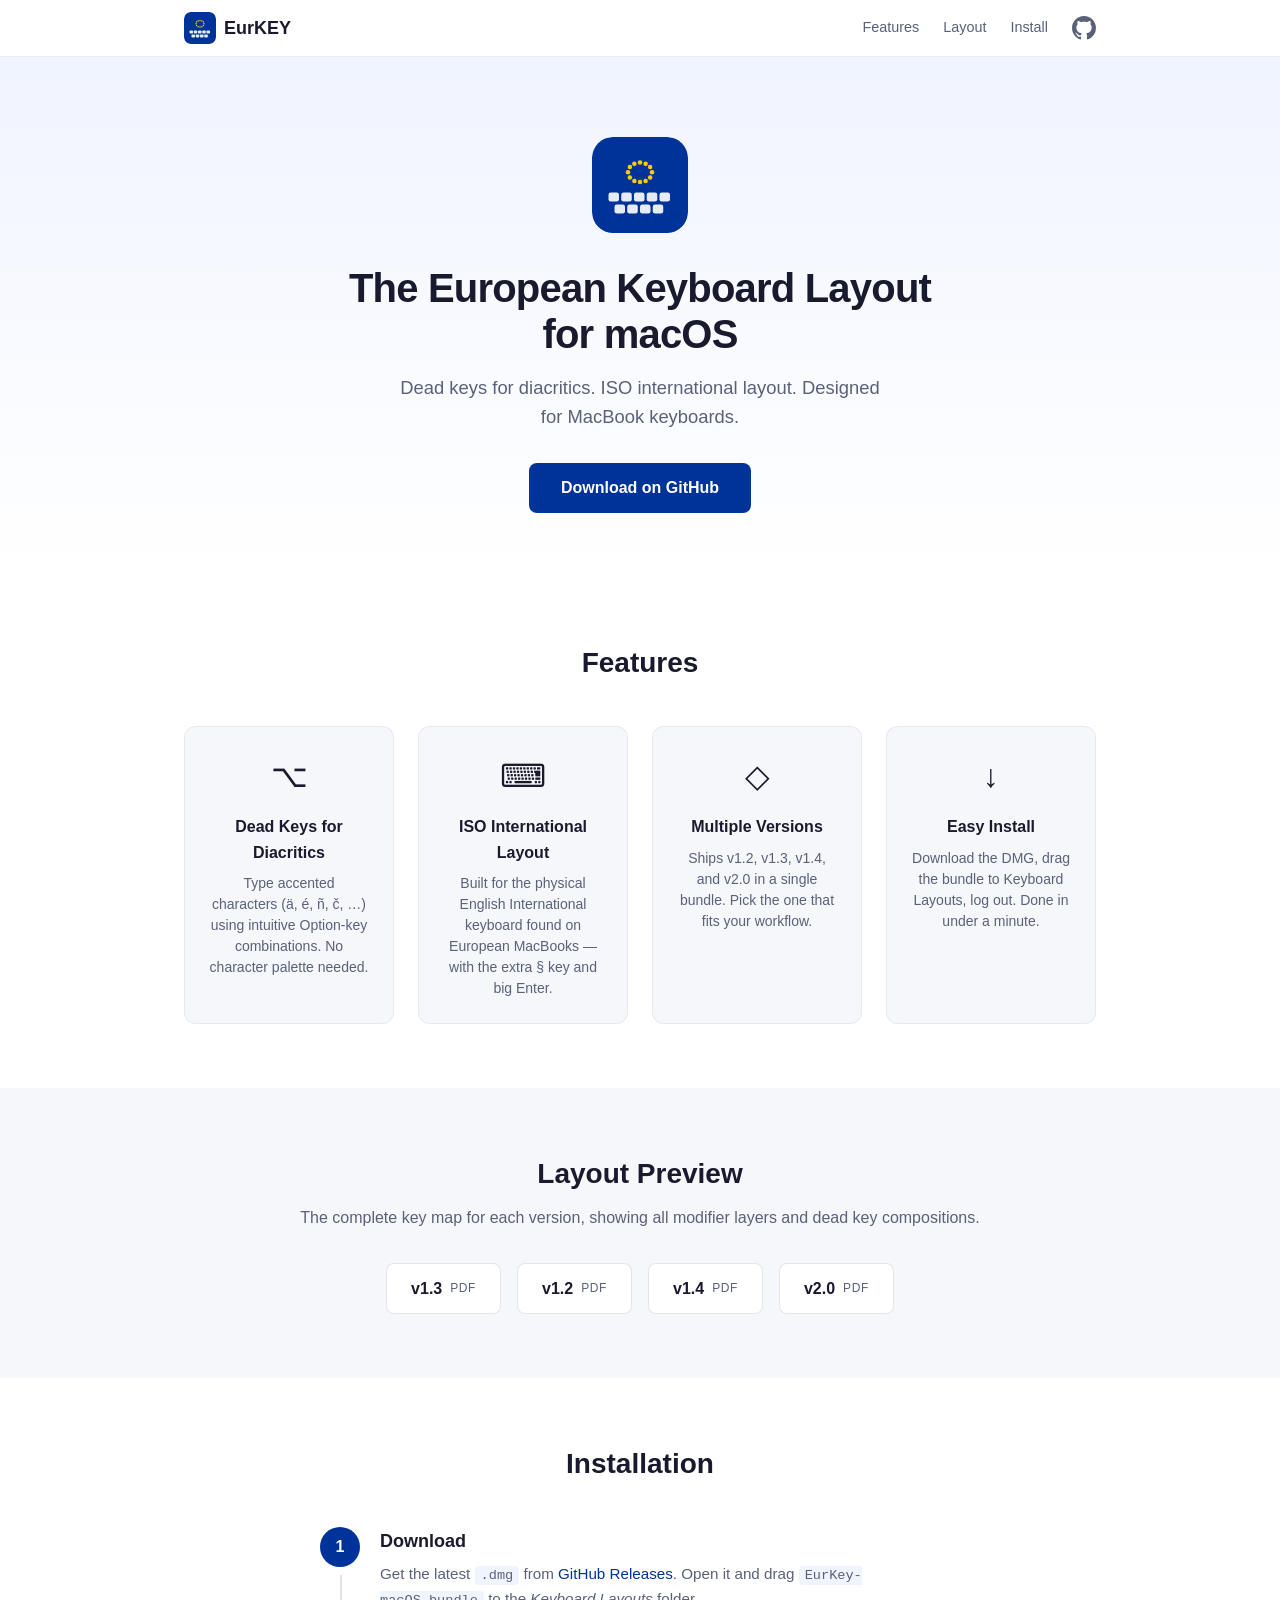
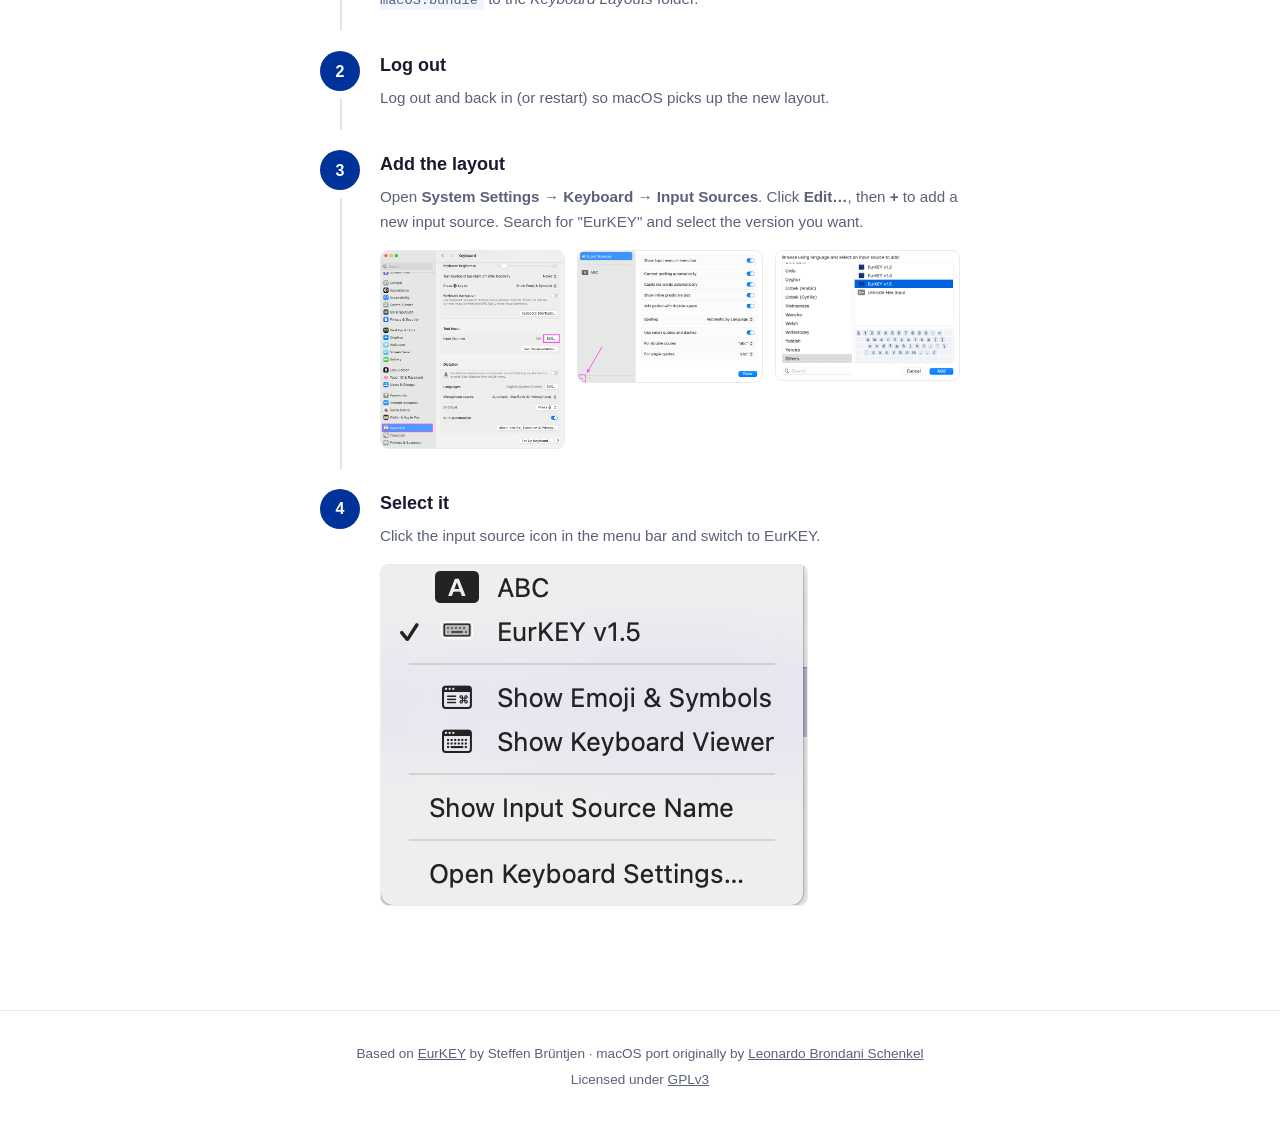
==== eurkey-macos.eu/index.html @ a8f5cf40 "replace PDF iframe with download links, remove main.js" ====
<!DOCTYPE html>
<html lang="en">
<head>
	<meta charset="UTF-8">
	<meta name="viewport" content="width=device-width, initial-scale=1.0">
	<title>EurKEY — The European Keyboard Layout for macOS</title>
	<meta name="description" content="The keyboard layout for Europeans, coders, and translators. Dead keys for diacritics, ISO international layout, easy DMG install.">
	<link rel="icon" type="image/svg+xml" href="img/icon.svg">
	<link rel="stylesheet" href="style.css">
</head>
<body>
	<!-- NAV -->
	<nav class="nav">
		<div class="nav-inner">
			<a href="#" class="nav-logo">
				<img src="img/icon.svg" alt="" width="32" height="32">
				<span>EurKEY</span>
			</a>
			<div class="nav-links">
				<a href="#features">Features</a>
				<a href="#layout">Layout</a>
				<a href="#install">Install</a>
				<a href="https://github.com/felixfoertsch/EurKEY-macOS" class="nav-github" aria-label="GitHub">
					<svg width="24" height="24" viewBox="0 0 24 24" fill="currentColor">
						<path d="M12 0C5.37 0 0 5.37 0 12c0 5.31 3.435 9.795 8.205 11.385.6.105.825-.255.825-.57 0-.285-.015-1.23-.015-2.235-3.015.555-3.795-.735-4.035-1.41-.135-.345-.72-1.41-1.23-1.695-.42-.225-1.02-.78-.015-.795.945-.015 1.62.87 1.845 1.23 1.08 1.815 2.805 1.305 3.495.99.105-.78.42-1.305.765-1.605-2.67-.3-5.46-1.335-5.46-5.925 0-1.305.465-2.385 1.23-3.225-.12-.3-.54-1.53.12-3.18 0 0 1.005-.315 3.3 1.23.96-.27 1.98-.405 3-.405s2.04.135 3 .405c2.295-1.56 3.3-1.23 3.3-1.23.66 1.65.24 2.88.12 3.18.765.84 1.23 1.905 1.23 3.225 0 4.605-2.805 5.625-5.475 5.925.435.375.81 1.095.81 2.22 0 1.605-.015 2.895-.015 3.3 0 .315.225.69.825.57A12.02 12.02 0 0024 12c0-6.63-5.37-12-12-12z"/>
					</svg>
				</a>
			</div>
		</div>
	</nav>

	<!-- HERO -->
	<section class="hero">
		<img src="img/icon.svg" alt="EurKEY icon" class="hero-icon" width="96" height="96">
		<h1>The European Keyboard Layout for macOS</h1>
		<p class="hero-sub">Dead keys for diacritics. ISO international layout. Designed for MacBook keyboards.</p>
		<a href="https://github.com/felixfoertsch/EurKEY-macOS/releases" class="btn">Download on GitHub</a>
	</section>

	<!-- FEATURES -->
	<section id="features" class="features">
		<div class="container">
			<h2>Features</h2>
			<div class="feature-grid">
				<div class="feature-card">
					<div class="feature-icon">⌥</div>
					<h3>Dead Keys for Diacritics</h3>
					<p>Type accented characters (ä, é, ñ, č, …) using intuitive Option-key combinations. No character palette needed.</p>
				</div>
				<div class="feature-card">
					<div class="feature-icon">⌨</div>
					<h3>ISO International Layout</h3>
					<p>Built for the physical English International keyboard found on European MacBooks — with the extra § key and big Enter.</p>
				</div>
				<div class="feature-card">
					<div class="feature-icon">◇</div>
					<h3>Multiple Versions</h3>
					<p>Ships v1.2, v1.3, v1.4, and v2.0 in a single bundle. Pick the one that fits your workflow.</p>
				</div>
				<div class="feature-card">
					<div class="feature-icon">↓</div>
					<h3>Easy Install</h3>
					<p>Download the DMG, drag the bundle to Keyboard Layouts, log out. Done in under a minute.</p>
				</div>
			</div>
		</div>
	</section>

	<!-- LAYOUT PREVIEW -->
	<section id="layout" class="layout-preview">
		<div class="container">
			<h2>Layout Preview</h2>
			<p class="section-sub">The complete key map for each version, showing all modifier layers and dead key compositions.</p>
			<div class="layout-downloads">
				<a href="pdf/eurkey-v1.3-layout.pdf" class="layout-link">v1.3 <span>PDF</span></a>
				<a href="pdf/eurkey-v1.2-layout.pdf" class="layout-link">v1.2 <span>PDF</span></a>
				<a href="pdf/eurkey-v1.4-layout.pdf" class="layout-link">v1.4 <span>PDF</span></a>
				<a href="pdf/eurkey-v2.0-layout.pdf" class="layout-link">v2.0 <span>PDF</span></a>
			</div>
		</div>
	</section>

	<!-- INSTALLATION -->
	<section id="install" class="install">
		<div class="container">
			<h2>Installation</h2>
			<div class="install-steps">
				<div class="step">
					<div class="step-number">1</div>
					<div class="step-content">
						<h3>Download</h3>
						<p>Get the latest <code>.dmg</code> from <a href="https://github.com/felixfoertsch/EurKEY-macOS/releases">GitHub Releases</a>. Open it and drag <code>EurKey-macOS.bundle</code> to the <em>Keyboard Layouts</em> folder.</p>
					</div>
				</div>
				<div class="step">
					<div class="step-number">2</div>
					<div class="step-content">
						<h3>Log out</h3>
						<p>Log out and back in (or restart) so macOS picks up the new layout.</p>
					</div>
				</div>
				<div class="step">
					<div class="step-number">3</div>
					<div class="step-content">
						<h3>Add the layout</h3>
						<p>Open <strong>System Settings → Keyboard → Input Sources</strong>. Click <strong>Edit…</strong>, then <strong>+</strong> to add a new input source. Search for "EurKEY" and select the version you want.</p>
						<div class="install-screenshots">
							<img src="img/1-input-sources.png" alt="System Settings showing the Edit button for input sources" loading="lazy">
							<img src="img/2-add-layout.png" alt="Dialog to add a new input source" loading="lazy">
							<img src="img/3-select-eurkey.png" alt="EurKEY in the input sources list" loading="lazy">
						</div>
					</div>
				</div>
				<div class="step">
					<div class="step-number">4</div>
					<div class="step-content">
						<h3>Select it</h3>
						<p>Click the input source icon in the menu bar and switch to EurKEY.</p>
						<div class="install-screenshots">
							<img src="img/4-select-input-method.png" alt="Selecting EurKEY from the menu bar dropdown" loading="lazy">
						</div>
					</div>
				</div>
			</div>
		</div>
	</section>

	<!-- FOOTER -->
	<footer class="footer">
		<div class="container">
			<p>
				Based on <a href="https://eurkey.steffen.bruentjen.eu/start.html">EurKEY</a> by Steffen Brüntjen
				· macOS port originally by <a href="https://github.com/lbschenkel/EurKEY-Mac">Leonardo Brondani Schenkel</a>
			</p>
			<p>Licensed under <a href="https://www.gnu.org/licenses/gpl-3.0.html">GPLv3</a></p>
		</div>
	</footer>

</body>
</html>
---- eurkey-macos.eu/style.css ----
/* Reset & base */
*,
*::before,
*::after {
	box-sizing: border-box;
	margin: 0;
	padding: 0;
}

html {
	scroll-behavior: smooth;
	scroll-padding-top: 5rem;
}

body {
	font-family: -apple-system, BlinkMacSystemFont, "Segoe UI", Roboto, sans-serif;
	color: #1a1a2e;
	line-height: 1.6;
	-webkit-font-smoothing: antialiased;
}

a {
	color: #003399;
	text-decoration: none;
}

a:hover {
	text-decoration: underline;
}

img {
	max-width: 100%;
	height: auto;
}

.container {
	max-width: 960px;
	margin: 0 auto;
	padding: 0 1.5rem;
}

/* Nav */
.nav {
	position: sticky;
	top: 0;
	z-index: 100;
	background: rgba(255, 255, 255, 0.85);
	backdrop-filter: blur(12px);
	-webkit-backdrop-filter: blur(12px);
	border-bottom: 1px solid rgba(0, 0, 0, 0.08);
}

.nav-inner {
	max-width: 960px;
	margin: 0 auto;
	padding: 0 1.5rem;
	display: flex;
	align-items: center;
	justify-content: space-between;
	height: 3.5rem;
}

.nav-logo {
	display: flex;
	align-items: center;
	gap: 0.5rem;
	font-weight: 700;
	font-size: 1.125rem;
	color: #1a1a2e;
	text-decoration: none;
}

.nav-logo img {
	border-radius: 6px;
}

.nav-links {
	display: flex;
	align-items: center;
	gap: 1.5rem;
}

.nav-links a {
	color: #5a6178;
	font-size: 0.9rem;
	font-weight: 500;
	text-decoration: none;
	transition: color 0.15s;
}

.nav-links a:hover {
	color: #003399;
	text-decoration: none;
}

.nav-github {
	display: flex;
	align-items: center;
}

/* Hero */
.hero {
	text-align: center;
	padding: 5rem 1.5rem 4rem;
	background: linear-gradient(180deg, #f0f4ff 0%, #fff 100%);
}

.hero-icon {
	border-radius: 20px;
	margin-bottom: 1.5rem;
}

.hero h1 {
	font-size: 2.5rem;
	font-weight: 800;
	letter-spacing: -0.02em;
	line-height: 1.15;
	margin-bottom: 1rem;
	max-width: 600px;
	margin-left: auto;
	margin-right: auto;
}

.hero-sub {
	font-size: 1.15rem;
	color: #5a6178;
	max-width: 480px;
	margin: 0 auto 2rem;
}

.btn {
	display: inline-block;
	background: #003399;
	color: #fff;
	padding: 0.75rem 2rem;
	border-radius: 8px;
	font-size: 1rem;
	font-weight: 600;
	text-decoration: none;
	transition: background 0.15s;
}

.btn:hover {
	background: #002266;
	text-decoration: none;
}

/* Features */
.features {
	padding: 4rem 0;
}

.features h2 {
	text-align: center;
	font-size: 1.75rem;
	font-weight: 700;
	margin-bottom: 2.5rem;
}

.feature-grid {
	display: grid;
	grid-template-columns: repeat(4, 1fr);
	gap: 1.5rem;
}

.feature-card {
	background: #f5f7fa;
	border: 1px solid rgba(0, 0, 0, 0.06);
	border-radius: 12px;
	padding: 1.5rem;
	text-align: center;
}

.feature-icon {
	font-size: 2rem;
	margin-bottom: 0.75rem;
}

.feature-card h3 {
	font-size: 1rem;
	font-weight: 600;
	margin-bottom: 0.5rem;
}

.feature-card p {
	font-size: 0.875rem;
	color: #5a6178;
	line-height: 1.5;
}

/* Layout preview */
.layout-preview {
	padding: 4rem 0;
	background: #f5f7fa;
}

.layout-preview h2 {
	text-align: center;
	font-size: 1.75rem;
	font-weight: 700;
	margin-bottom: 0.5rem;
}

.section-sub {
	text-align: center;
	color: #5a6178;
	margin-bottom: 2rem;
}

.layout-downloads {
	display: flex;
	justify-content: center;
	gap: 1rem;
	flex-wrap: wrap;
}

.layout-link {
	display: inline-flex;
	align-items: center;
	gap: 0.5rem;
	background: #fff;
	border: 1px solid rgba(0, 0, 0, 0.1);
	border-radius: 8px;
	padding: 0.75rem 1.5rem;
	font-size: 1rem;
	font-weight: 600;
	color: #1a1a2e;
	text-decoration: none;
	transition: all 0.15s;
}

.layout-link span {
	font-size: 0.75rem;
	font-weight: 500;
	color: #5a6178;
	text-transform: uppercase;
	letter-spacing: 0.05em;
}

.layout-link:hover {
	border-color: #003399;
	color: #003399;
	text-decoration: none;
}

/* Installation */
.install {
	padding: 4rem 0;
}

.install h2 {
	text-align: center;
	font-size: 1.75rem;
	font-weight: 700;
	margin-bottom: 2.5rem;
}

.install-steps {
	max-width: 640px;
	margin: 0 auto;
}

.step {
	display: flex;
	gap: 1.25rem;
	margin-bottom: 2.5rem;
	position: relative;
}

.step:not(:last-child)::after {
	content: "";
	position: absolute;
	left: 1.25rem;
	top: 3rem;
	bottom: -1.25rem;
	width: 2px;
	background: #e0e4ed;
}

.step-number {
	flex-shrink: 0;
	width: 2.5rem;
	height: 2.5rem;
	background: #003399;
	color: #fff;
	border-radius: 50%;
	display: flex;
	align-items: center;
	justify-content: center;
	font-weight: 700;
	font-size: 1rem;
}

.step-content h3 {
	font-size: 1.125rem;
	font-weight: 600;
	margin-bottom: 0.375rem;
}

.step-content p {
	color: #5a6178;
	font-size: 0.95rem;
}

.step-content code {
	background: #f0f4ff;
	padding: 0.125rem 0.375rem;
	border-radius: 4px;
	font-size: 0.85rem;
}

.install-screenshots {
	display: grid;
	grid-template-columns: repeat(auto-fit, minmax(160px, 1fr));
	gap: 0.75rem;
	margin-top: 1rem;
}

.install-screenshots img {
	border-radius: 8px;
	border: 1px solid rgba(0, 0, 0, 0.08);
}

/* Footer */
.footer {
	border-top: 1px solid rgba(0, 0, 0, 0.08);
	padding: 2rem 0;
	text-align: center;
}

.footer p {
	font-size: 0.85rem;
	color: #5a6178;
	margin-bottom: 0.25rem;
}

.footer a {
	color: #5a6178;
	text-decoration: underline;
}

.footer a:hover {
	color: #003399;
}

/* Responsive */
@media (max-width: 768px) {
	.hero h1 {
		font-size: 1.75rem;
	}

	.hero-sub {
		font-size: 1rem;
	}

	.feature-grid {
		grid-template-columns: repeat(2, 1fr);
	}

}

@media (max-width: 480px) {
	.nav-links a:not(.nav-github) {
		display: none;
	}

	.hero {
		padding: 3rem 1.5rem 2.5rem;
	}

	.hero h1 {
		font-size: 1.5rem;
	}

	.feature-grid {
		grid-template-columns: 1fr;
	}

	.install-screenshots {
		grid-template-columns: 1fr;
	}
}
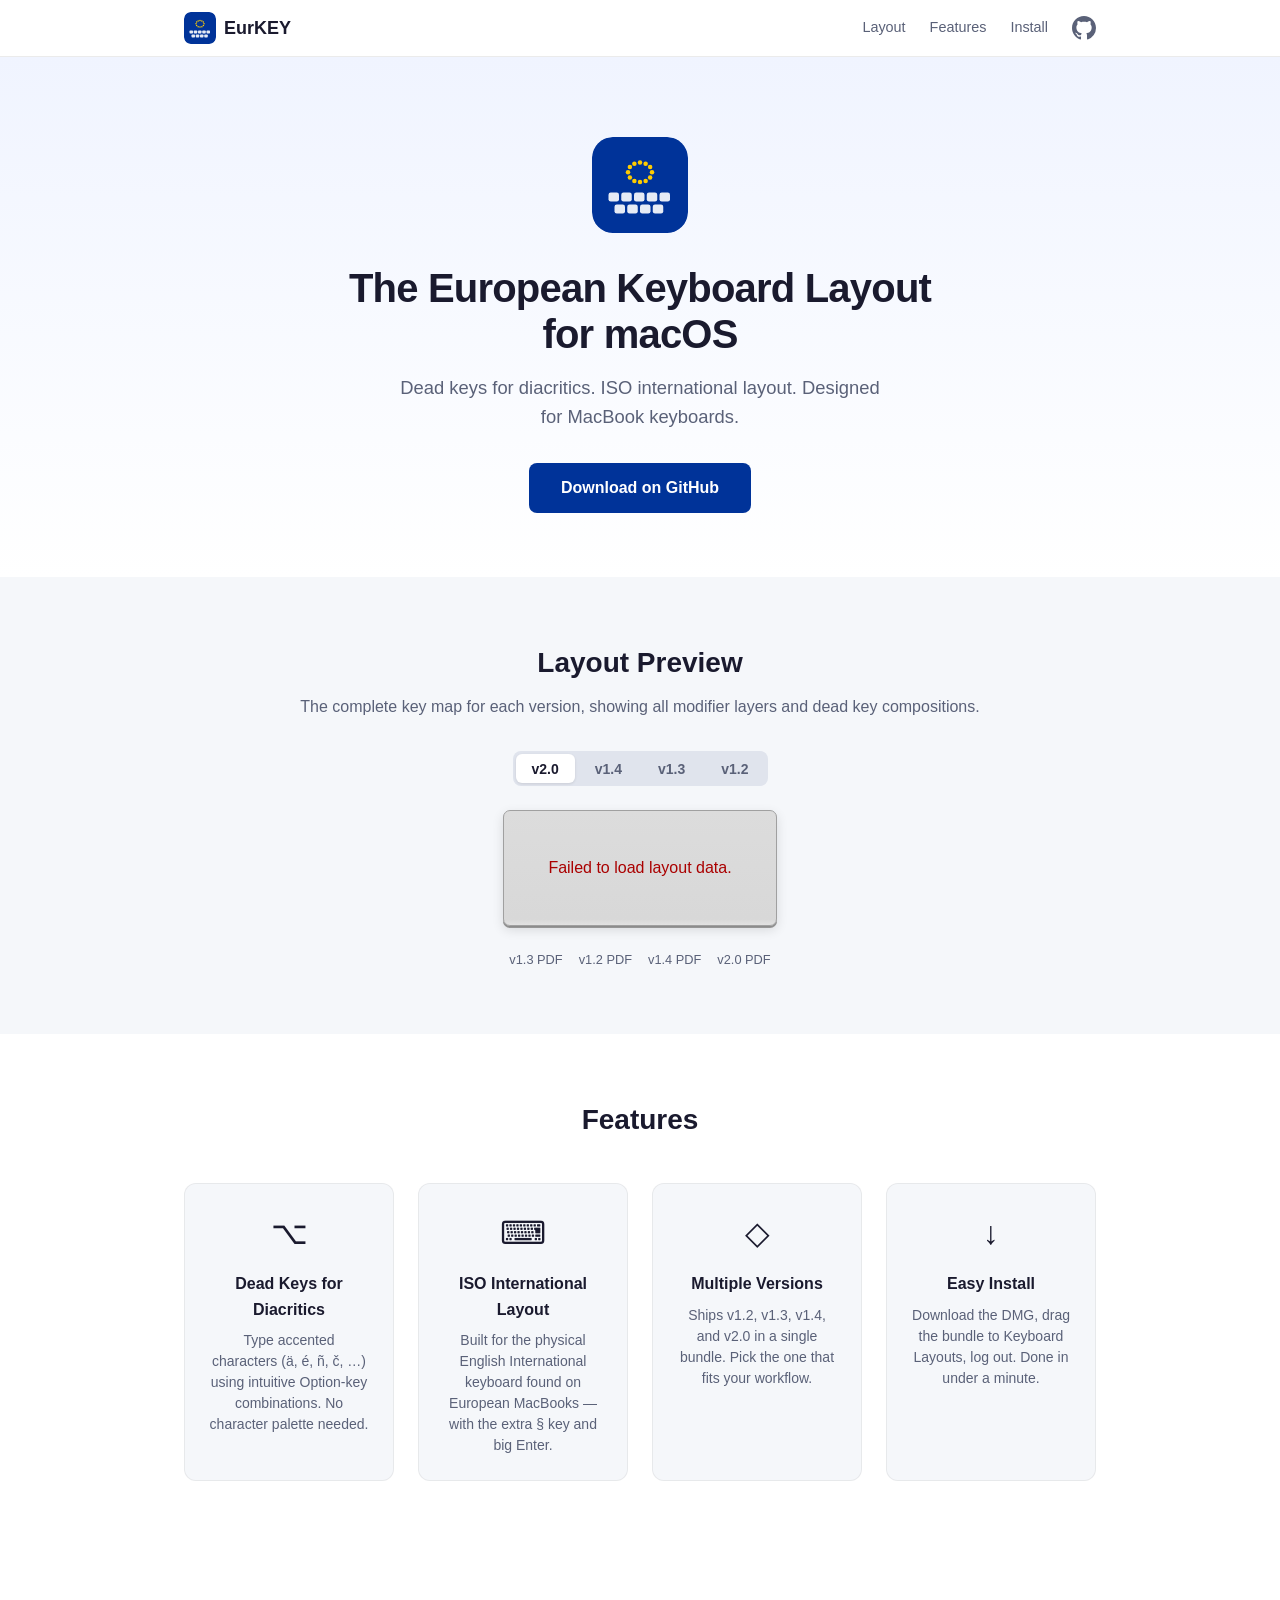
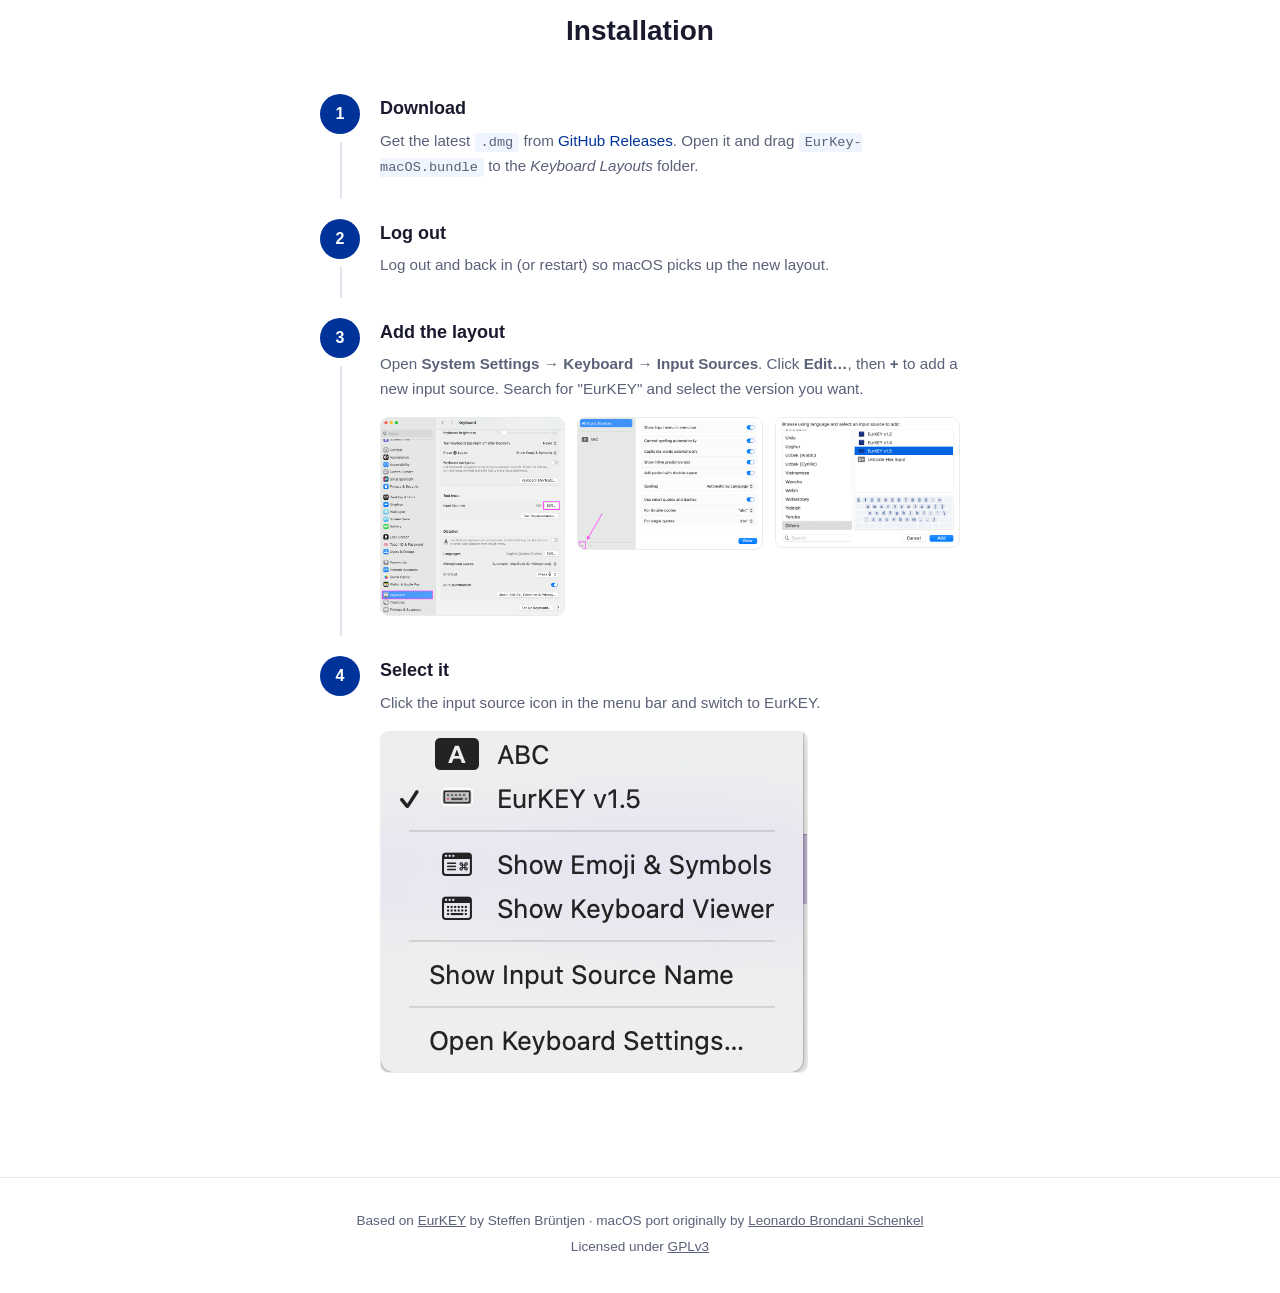
==== commit 18718e34: "add interactive keyboard viewer, fix parser, move spec PDF interactive layout viewer with version ta" ====
--- a/eurkey-macos.eu/index.html
+++ b/eurkey-macos.eu/index.html
@@ -17,8 +17,8 @@
 				<span>EurKEY</span>
 			</a>
 			<div class="nav-links">
+				<a href="#layout">Layout</a>
 				<a href="#features">Features</a>
-				<a href="#layout">Layout</a>
 				<a href="#install">Install</a>
 				<a href="https://github.com/felixfoertsch/EurKEY-macOS" class="nav-github" aria-label="GitHub">
 					<svg width="24" height="24" viewBox="0 0 24 24" fill="currentColor">
@@ -35,6 +35,34 @@
 		<h1>The European Keyboard Layout for macOS</h1>
 		<p class="hero-sub">Dead keys for diacritics. ISO international layout. Designed for MacBook keyboards.</p>
 		<a href="https://github.com/felixfoertsch/EurKEY-macOS/releases" class="btn">Download on GitHub</a>
+	</section>
+
+	<!-- LAYOUT PREVIEW -->
+	<section id="layout" class="layout-preview">
+		<div class="container">
+			<h2>Layout Preview</h2>
+			<p class="section-sub">The complete key map for each version, showing all modifier layers and dead key compositions.</p>
+			<div class="layout-controls">
+				<div class="version-tabs">
+					<button class="version-tab active" data-version="v2.0">v2.0</button>
+					<button class="version-tab" data-version="v1.4">v1.4</button>
+					<button class="version-tab" data-version="v1.3">v1.3</button>
+					<button class="version-tab" data-version="v1.2">v1.2</button>
+				</div>
+			</div>
+			<figure class="keyboard" id="keyboard"></figure>
+			<div class="dead-key-panel" id="dead-key-panel" hidden>
+				<button class="dead-key-close" id="dead-key-close" aria-label="Close">&times;</button>
+				<h4 id="dead-key-title"></h4>
+				<div class="dead-key-grid" id="dead-key-grid"></div>
+			</div>
+			<div class="layout-pdf-links">
+				<a href="pdf/eurkey-v1.3-layout.pdf">v1.3 PDF</a>
+				<a href="pdf/eurkey-v1.2-layout.pdf">v1.2 PDF</a>
+				<a href="pdf/eurkey-v1.4-layout.pdf">v1.4 PDF</a>
+				<a href="pdf/eurkey-v2.0-layout.pdf">v2.0 PDF</a>
+			</div>
+		</div>
 	</section>
 
 	<!-- FEATURES -->
@@ -62,20 +90,6 @@
 					<h3>Easy Install</h3>
 					<p>Download the DMG, drag the bundle to Keyboard Layouts, log out. Done in under a minute.</p>
 				</div>
-			</div>
-		</div>
-	</section>
-
-	<!-- LAYOUT PREVIEW -->
-	<section id="layout" class="layout-preview">
-		<div class="container">
-			<h2>Layout Preview</h2>
-			<p class="section-sub">The complete key map for each version, showing all modifier layers and dead key compositions.</p>
-			<div class="layout-downloads">
-				<a href="pdf/eurkey-v1.3-layout.pdf" class="layout-link">v1.3 <span>PDF</span></a>
-				<a href="pdf/eurkey-v1.2-layout.pdf" class="layout-link">v1.2 <span>PDF</span></a>
-				<a href="pdf/eurkey-v1.4-layout.pdf" class="layout-link">v1.4 <span>PDF</span></a>
-				<a href="pdf/eurkey-v2.0-layout.pdf" class="layout-link">v2.0 <span>PDF</span></a>
 			</div>
 		</div>
 	</section>
@@ -136,5 +150,6 @@
 		</div>
 	</footer>
 
+	<script src="keyboard.js"></script>
 </body>
 </html>
--- a/eurkey-macos.eu/style.css
+++ b/eurkey-macos.eu/style.css
@@ -207,40 +207,338 @@
 	margin-bottom: 2rem;
 }
 
-.layout-downloads {
+/* Version tabs */
+.layout-controls {
 	display: flex;
 	justify-content: center;
-	gap: 1rem;
-	flex-wrap: wrap;
-}
-
-.layout-link {
-	display: inline-flex;
-	align-items: center;
-	gap: 0.5rem;
+	margin-bottom: 1.5rem;
+}
+
+.version-tabs {
+	display: flex;
+	gap: 0.25rem;
+	background: #e0e4ed;
+	border-radius: 8px;
+	padding: 3px;
+}
+
+.version-tab {
+	border: none;
+	background: transparent;
+	padding: 0.4rem 1rem;
+	border-radius: 6px;
+	font-size: 0.875rem;
+	font-weight: 600;
+	color: #5a6178;
+	cursor: pointer;
+	transition: all 0.15s;
+}
+
+.version-tab:hover {
+	color: #1a1a2e;
+}
+
+.version-tab.active {
+	background: #fff;
+	color: #1a1a2e;
+	box-shadow: 0 1px 3px rgba(0, 0, 0, 0.1);
+}
+
+/* Keyboard */
+.keyboard {
+	--key-unit: 44px;
+	--key-gap: 6px;
+	--row-gap: 6px;
+	width: fit-content;
+	margin: 0 auto;
+	padding: 12px;
+	background: linear-gradient(to bottom, #dcdcdc, #d8d8d8 95%, #e2e2e2);
+	border: 1px solid #a0a0a0;
+	border-radius: 7px;
+	box-shadow:
+		0 1px 0 #8c8c8c,
+		0 2px 0 #969696,
+		0 4px 12px rgba(0, 0, 0, 0.12);
+	display: flex;
+	flex-direction: column;
+	gap: var(--row-gap);
+}
+
+.keyboard-row {
+	display: flex;
+	gap: var(--key-gap);
+}
+
+.key {
+	width: calc(var(--w) * var(--key-unit) + (var(--w) - 1) * var(--key-gap));
+	height: var(--key-unit);
+	flex-shrink: 0;
+	background: linear-gradient(to bottom, #f9f9f9, #efefef 95%, #e2e2e2);
+	border-radius: 4px;
+	box-shadow:
+		0 1px 0 #fafafa,
+		0 2px 0 1px #828282,
+		0 2px 0 2px #464646;
+	position: relative;
+	display: grid;
+	grid-template-columns: 1fr 1fr;
+	grid-template-rows: 1fr 1fr;
+	padding: 3px 5px;
+	font-size: 12px;
+	font-family: "SF Mono", "Menlo", "Consolas", monospace;
+	cursor: default;
+	transition: transform 0.08s, box-shadow 0.08s;
+}
+
+.key:active {
+	transform: translateY(1px);
+	box-shadow:
+		0 0.5px 0 1px #828282,
+		0 0.5px 0 2px #464646;
+}
+
+/* Character positions */
+.key-char {
+	display: flex;
+	align-items: center;
+	line-height: 1;
+	overflow: hidden;
+	white-space: nowrap;
+}
+
+.key-char--shift {
+	justify-content: flex-start;
+	color: #0028aa;
+}
+
+.key-char--shift-option {
+	justify-content: flex-end;
+	color: #780078;
+}
+
+.key-char--base {
+	justify-content: flex-start;
+	color: #000;
+}
+
+.key-char--option {
+	justify-content: flex-end;
+	color: #aa0000;
+}
+
+.key-char--is-dead {
+	font-weight: 700;
+	text-decoration: underline;
+	text-decoration-style: dotted;
+}
+
+/* Dead key highlight */
+.key--dead {
+	background: linear-gradient(to bottom, #fef9e7, #fef3cd 95%, #f5e6a8);
+	cursor: pointer;
+}
+
+.key--dead:hover {
+	background: linear-gradient(to bottom, #fef3cd, #fce9a0 95%, #f0da88);
+}
+
+/* Modifier keys */
+.key--mod {
+	background: linear-gradient(to bottom, #eeeeee, #e4e4e4 95%, #d8d8d8);
+	display: flex;
+	align-items: center;
+	justify-content: center;
+}
+
+.key-mod-label {
+	font-size: 13px;
+	font-family: -apple-system, BlinkMacSystemFont, "Segoe UI", Roboto, sans-serif;
+	color: #555;
+	font-weight: 500;
+}
+
+/* Invisible spacer (reserves space next to spanning enter key) */
+.key--spacer {
+	background: none;
+	box-shadow: none;
+	pointer-events: none;
+}
+
+/* ISO Enter — single tall block in row 3, extending upward into row 2 */
+.key--enter {
+	height: calc(2 * var(--key-unit) + var(--row-gap));
+	margin-top: calc(-1 * var(--key-unit) - var(--row-gap));
+	z-index: 1;
+}
+
+/* Arrow cluster — inverted T, all half-height */
+.key--arrow-cluster {
+	display: flex;
+	flex-direction: column;
+	gap: 2px;
+	background: transparent;
+	box-shadow: none;
+	padding: 0;
+}
+
+.key--arrow-cluster:active {
+	transform: none;
+	box-shadow: none;
+}
+
+.arrow-row {
+	display: flex;
+	gap: var(--key-gap);
+	flex: 1;
+}
+
+.arrow-key {
+	flex: 1;
+	border-radius: 3px;
+	background: linear-gradient(to bottom, #eeeeee, #e4e4e4 95%, #d8d8d8);
+	box-shadow:
+		0 0.5px 0 #fafafa,
+		0 1px 0 1px #828282,
+		0 1px 0 2px #464646;
+	display: flex;
+	align-items: center;
+	justify-content: center;
+}
+
+.arrow-key:active {
+	transform: translateY(1px);
+	box-shadow:
+		0 0.5px 0 1px #828282,
+		0 0.5px 0 2px #464646;
+}
+
+.arrow-key .key-mod-label {
+	font-size: 9px;
+}
+
+.arrow-key--spacer {
+	visibility: hidden;
+	background: none;
+	box-shadow: none;
+}
+
+/* Active modifier layer — dim inactive characters, emphasize active */
+.keyboard[data-active-layer] .key-char {
+	opacity: 0.15;
+	transition: opacity 0.1s;
+}
+
+.keyboard[data-active-layer="shift"] .key-char--shift,
+.keyboard[data-active-layer="option"] .key-char--option,
+.keyboard[data-active-layer="shift-option"] .key-char--shift-option {
+	opacity: 1;
+	font-weight: 700;
+	font-size: 15px;
+}
+
+/* Pressed modifier key visual */
+.keyboard[data-active-layer="shift"] .key--mod[data-mod="shift"],
+.keyboard[data-active-layer="option"] .key--mod[data-mod="option"],
+.keyboard[data-active-layer="shift-option"] .key--mod[data-mod="shift"],
+.keyboard[data-active-layer="shift-option"] .key--mod[data-mod="option"] {
+	transform: translateY(1px);
+	background: linear-gradient(to bottom, #d4d4d4, #ccc);
+	box-shadow:
+		0 0.5px 0 1px #828282,
+		0 0.5px 0 2px #464646;
+}
+
+/* Dead key panel */
+.dead-key-panel {
+	max-width: fit-content;
+	margin: 1.5rem auto 0;
 	background: #fff;
 	border: 1px solid rgba(0, 0, 0, 0.1);
 	border-radius: 8px;
-	padding: 0.75rem 1.5rem;
+	padding: 1.25rem;
+	position: relative;
+}
+
+.dead-key-panel h4 {
 	font-size: 1rem;
 	font-weight: 600;
+	margin-bottom: 1rem;
 	color: #1a1a2e;
-	text-decoration: none;
-	transition: all 0.15s;
-}
-
-.layout-link span {
+}
+
+.dead-key-close {
+	position: absolute;
+	top: 0.75rem;
+	right: 0.75rem;
+	border: none;
+	background: none;
+	font-size: 1.25rem;
+	cursor: pointer;
+	color: #5a6178;
+	padding: 0.25rem 0.5rem;
+	border-radius: 4px;
+}
+
+.dead-key-close:hover {
+	background: #f0f0f0;
+	color: #1a1a2e;
+}
+
+.dead-key-grid {
+	display: grid;
+	grid-template-columns: repeat(auto-fill, minmax(80px, 1fr));
+	gap: 0.5rem;
+}
+
+.dead-key-pair {
+	display: flex;
+	align-items: center;
+	justify-content: center;
+	gap: 0.25rem;
+	background: #f5f7fa;
+	border-radius: 4px;
+	padding: 0.375rem 0.5rem;
+	font-family: "SF Mono", "Menlo", "Consolas", monospace;
+	font-size: 0.875rem;
+}
+
+.dead-key-base {
+	color: #5a6178;
+}
+
+.dead-key-arrow {
+	color: #aaa;
 	font-size: 0.75rem;
-	font-weight: 500;
-	color: #5a6178;
-	text-transform: uppercase;
-	letter-spacing: 0.05em;
-}
-
-.layout-link:hover {
-	border-color: #003399;
+}
+
+.dead-key-composed {
+	color: #1a1a2e;
+	font-weight: 600;
+}
+
+/* PDF links */
+.layout-pdf-links {
+	display: flex;
+	justify-content: center;
+	gap: 1rem;
+	margin-top: 1.5rem;
+	flex-wrap: wrap;
+}
+
+.layout-pdf-links a {
+	font-size: 0.8rem;
+	color: #5a6178;
+}
+
+.layout-pdf-links a:hover {
 	color: #003399;
-	text-decoration: none;
+}
+
+/* Error */
+.keyboard-error {
+	text-align: center;
+	padding: 2rem;
+	color: #aa0000;
 }
 
 /* Installation */
@@ -344,6 +642,13 @@
 }
 
 /* Responsive */
+@media (max-width: 830px) {
+	.keyboard {
+		overflow-x: auto;
+		-webkit-overflow-scrolling: touch;
+	}
+}
+
 @media (max-width: 768px) {
 	.hero h1 {
 		font-size: 1.75rem;
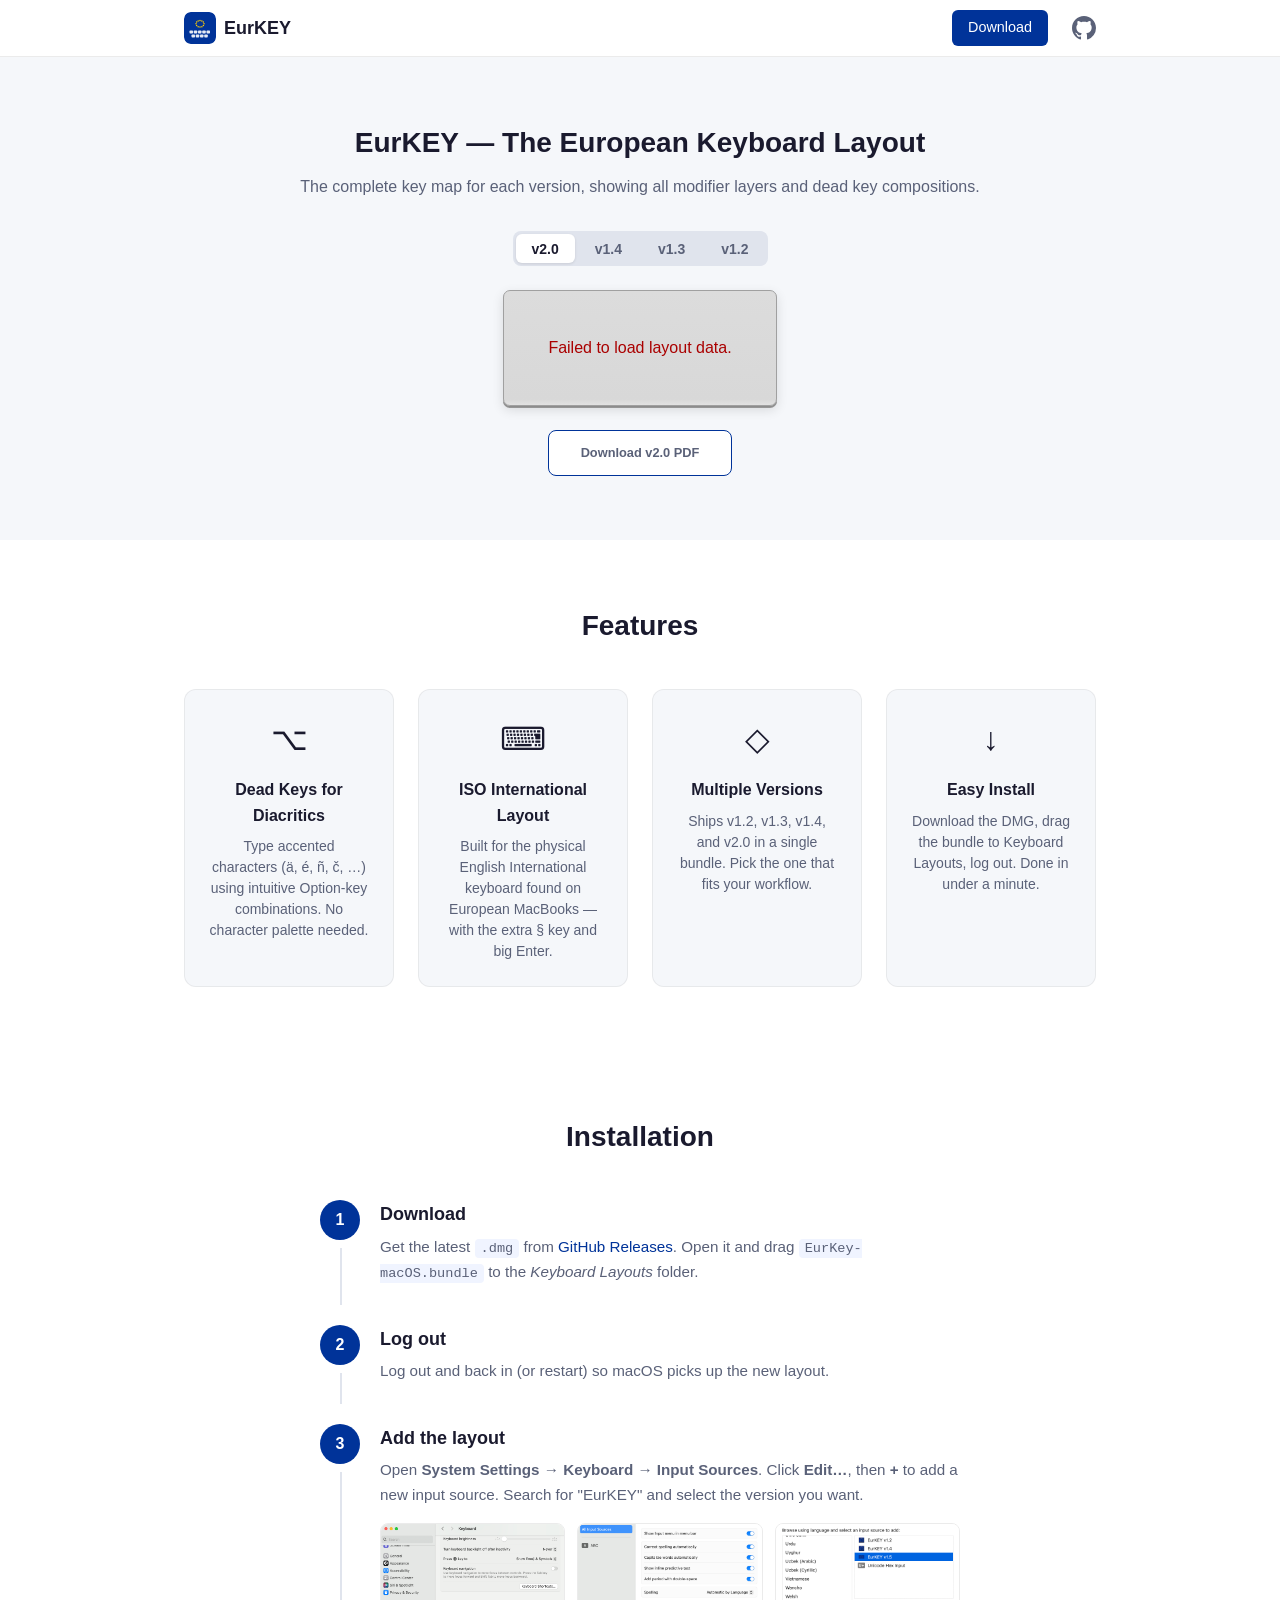
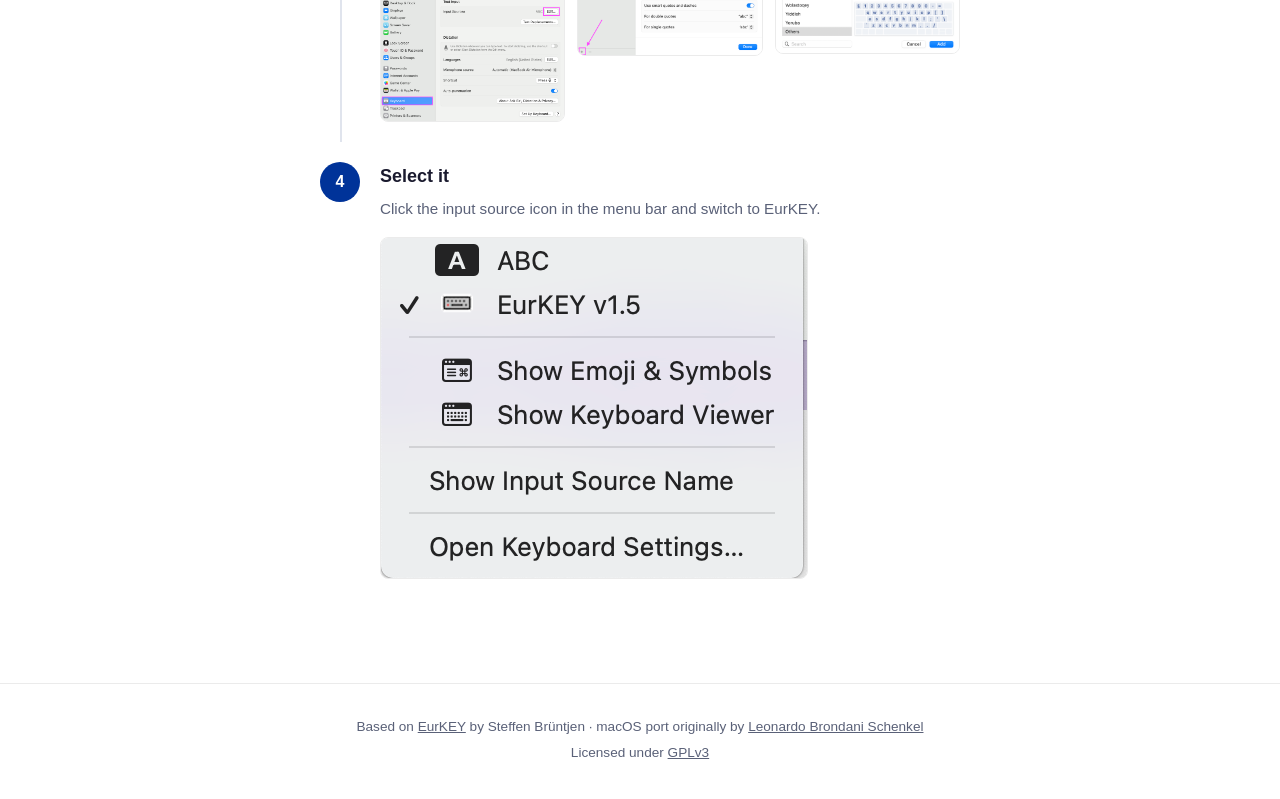
==== commit fa864b65: "rebuild website, PDF generator to match keyboard viewer remove hero section, add download button in " ====
--- a/eurkey-macos.eu/index.html
+++ b/eurkey-macos.eu/index.html
@@ -17,9 +17,7 @@
 				<span>EurKEY</span>
 			</a>
 			<div class="nav-links">
-				<a href="#layout">Layout</a>
-				<a href="#features">Features</a>
-				<a href="#install">Install</a>
+				<a href="https://github.com/felixfoertsch/EurKEY-macOS/releases" class="btn btn--nav">Download</a>
 				<a href="https://github.com/felixfoertsch/EurKEY-macOS" class="nav-github" aria-label="GitHub">
 					<svg width="24" height="24" viewBox="0 0 24 24" fill="currentColor">
 						<path d="M12 0C5.37 0 0 5.37 0 12c0 5.31 3.435 9.795 8.205 11.385.6.105.825-.255.825-.57 0-.285-.015-1.23-.015-2.235-3.015.555-3.795-.735-4.035-1.41-.135-.345-.72-1.41-1.23-1.695-.42-.225-1.02-.78-.015-.795.945-.015 1.62.87 1.845 1.23 1.08 1.815 2.805 1.305 3.495.99.105-.78.42-1.305.765-1.605-2.67-.3-5.46-1.335-5.46-5.925 0-1.305.465-2.385 1.23-3.225-.12-.3-.54-1.53.12-3.18 0 0 1.005-.315 3.3 1.23.96-.27 1.98-.405 3-.405s2.04.135 3 .405c2.295-1.56 3.3-1.23 3.3-1.23.66 1.65.24 2.88.12 3.18.765.84 1.23 1.905 1.23 3.225 0 4.605-2.805 5.625-5.475 5.925.435.375.81 1.095.81 2.22 0 1.605-.015 2.895-.015 3.3 0 .315.225.69.825.57A12.02 12.02 0 0024 12c0-6.63-5.37-12-12-12z"/>
@@ -29,18 +27,10 @@
 		</div>
 	</nav>
 
-	<!-- HERO -->
-	<section class="hero">
-		<img src="img/icon.svg" alt="EurKEY icon" class="hero-icon" width="96" height="96">
-		<h1>The European Keyboard Layout for macOS</h1>
-		<p class="hero-sub">Dead keys for diacritics. ISO international layout. Designed for MacBook keyboards.</p>
-		<a href="https://github.com/felixfoertsch/EurKEY-macOS/releases" class="btn">Download on GitHub</a>
-	</section>
-
 	<!-- LAYOUT PREVIEW -->
 	<section id="layout" class="layout-preview">
 		<div class="container">
-			<h2>Layout Preview</h2>
+			<h2>EurKEY — The European Keyboard Layout</h2>
 			<p class="section-sub">The complete key map for each version, showing all modifier layers and dead key compositions.</p>
 			<div class="layout-controls">
 				<div class="version-tabs">
@@ -57,10 +47,7 @@
 				<div class="dead-key-grid" id="dead-key-grid"></div>
 			</div>
 			<div class="layout-pdf-links">
-				<a href="pdf/eurkey-v1.3-layout.pdf">v1.3 PDF</a>
-				<a href="pdf/eurkey-v1.2-layout.pdf">v1.2 PDF</a>
-				<a href="pdf/eurkey-v1.4-layout.pdf">v1.4 PDF</a>
-				<a href="pdf/eurkey-v2.0-layout.pdf">v2.0 PDF</a>
+				<a href="pdf/eurkey-v2.0-layout.pdf" id="pdf-download" class="btn btn--secondary">Download v2.0 PDF</a>
 			</div>
 		</div>
 	</section>
--- a/eurkey-macos.eu/style.css
+++ b/eurkey-macos.eu/style.css
@@ -93,40 +93,19 @@
 	text-decoration: none;
 }
 
+.nav-links .btn--nav {
+	color: #fff;
+}
+
+.nav-links .btn--nav:hover {
+	color: #fff;
+}
+
 .nav-github {
 	display: flex;
 	align-items: center;
 }
 
-/* Hero */
-.hero {
-	text-align: center;
-	padding: 5rem 1.5rem 4rem;
-	background: linear-gradient(180deg, #f0f4ff 0%, #fff 100%);
-}
-
-.hero-icon {
-	border-radius: 20px;
-	margin-bottom: 1.5rem;
-}
-
-.hero h1 {
-	font-size: 2.5rem;
-	font-weight: 800;
-	letter-spacing: -0.02em;
-	line-height: 1.15;
-	margin-bottom: 1rem;
-	max-width: 600px;
-	margin-left: auto;
-	margin-right: auto;
-}
-
-.hero-sub {
-	font-size: 1.15rem;
-	color: #5a6178;
-	max-width: 480px;
-	margin: 0 auto 2rem;
-}
 
 .btn {
 	display: inline-block;
@@ -143,6 +122,24 @@
 .btn:hover {
 	background: #002266;
 	text-decoration: none;
+}
+
+.btn--nav {
+	padding: 0.4rem 1rem;
+	font-size: 0.85rem;
+	border-radius: 6px;
+	color: #fff;
+}
+
+.btn--secondary {
+	background: #fff;
+	color: #003399;
+	border: 1px solid #003399;
+}
+
+.btn--secondary:hover {
+	background: #f0f4ff;
+	color: #002266;
 }
 
 /* Features */
@@ -650,14 +647,6 @@
 }
 
 @media (max-width: 768px) {
-	.hero h1 {
-		font-size: 1.75rem;
-	}
-
-	.hero-sub {
-		font-size: 1rem;
-	}
-
 	.feature-grid {
 		grid-template-columns: repeat(2, 1fr);
 	}
@@ -669,14 +658,6 @@
 		display: none;
 	}
 
-	.hero {
-		padding: 3rem 1.5rem 2.5rem;
-	}
-
-	.hero h1 {
-		font-size: 1.5rem;
-	}
-
 	.feature-grid {
 		grid-template-columns: 1fr;
 	}
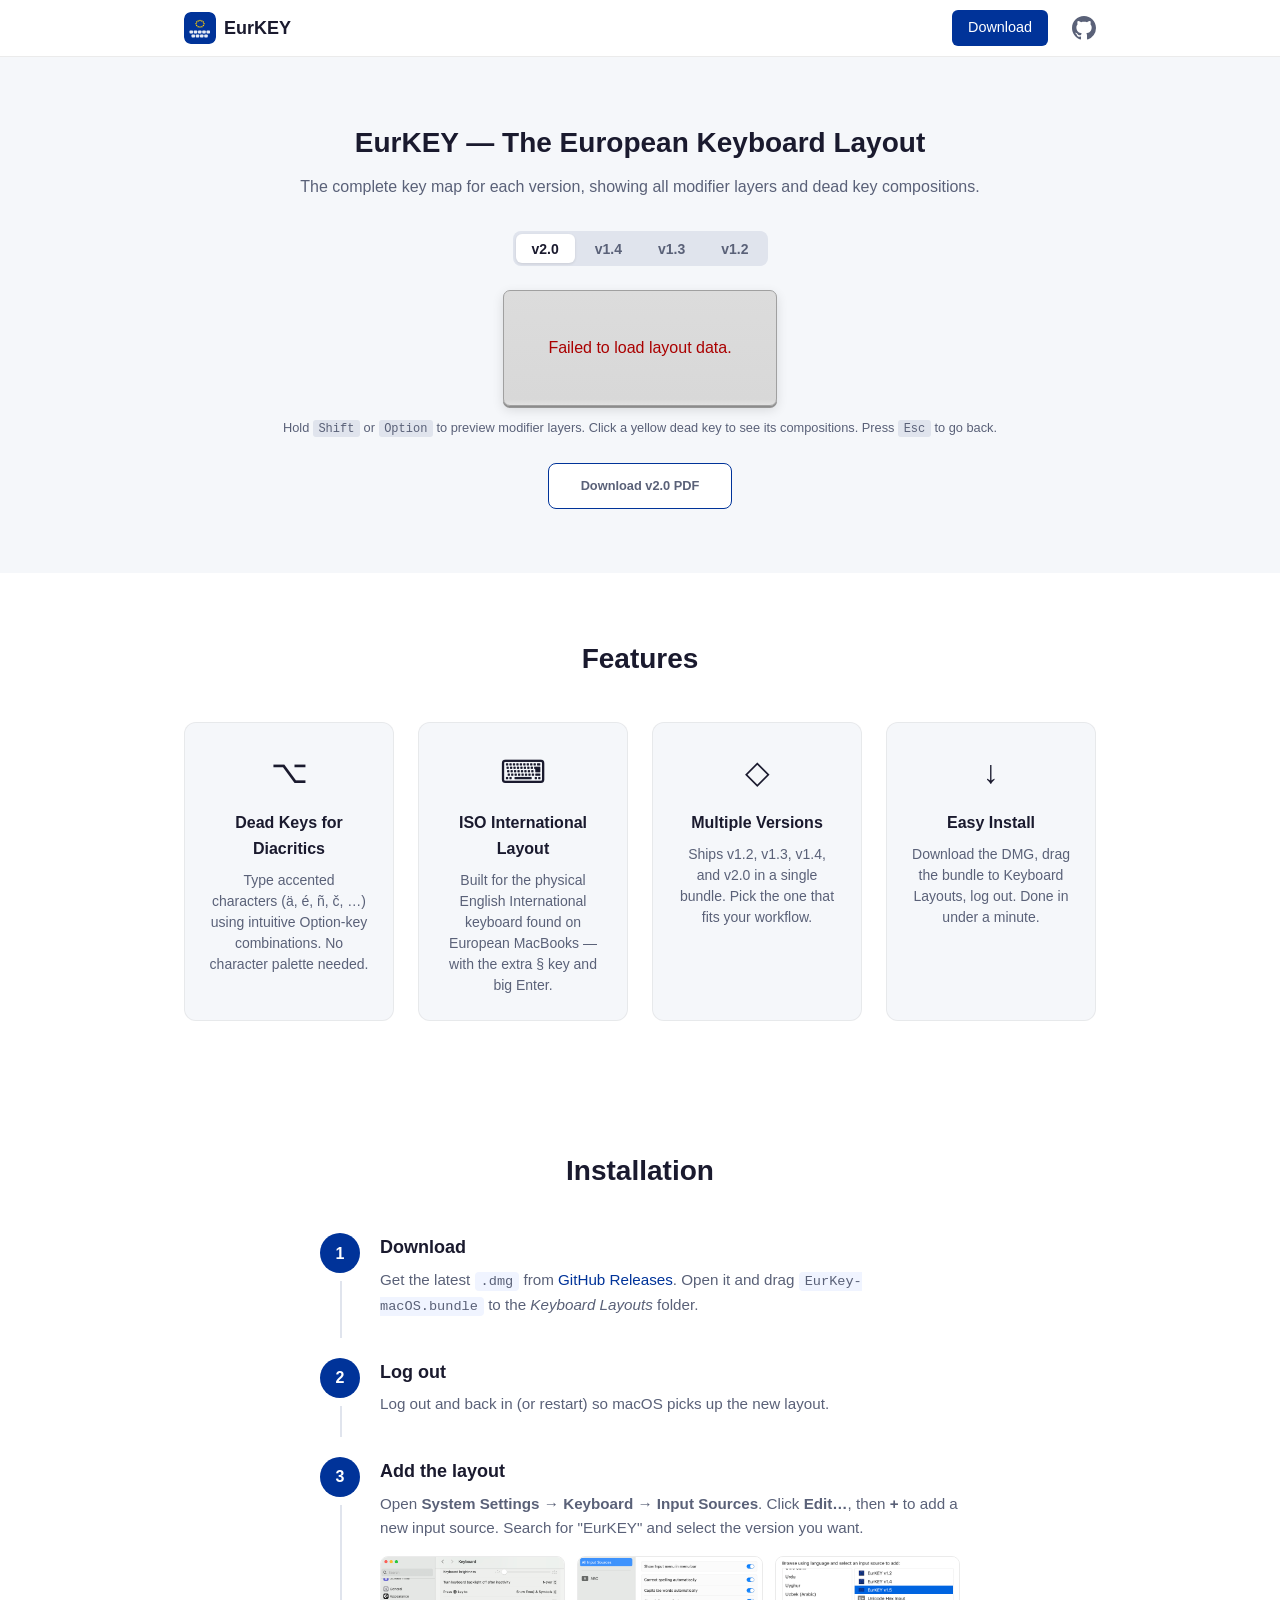
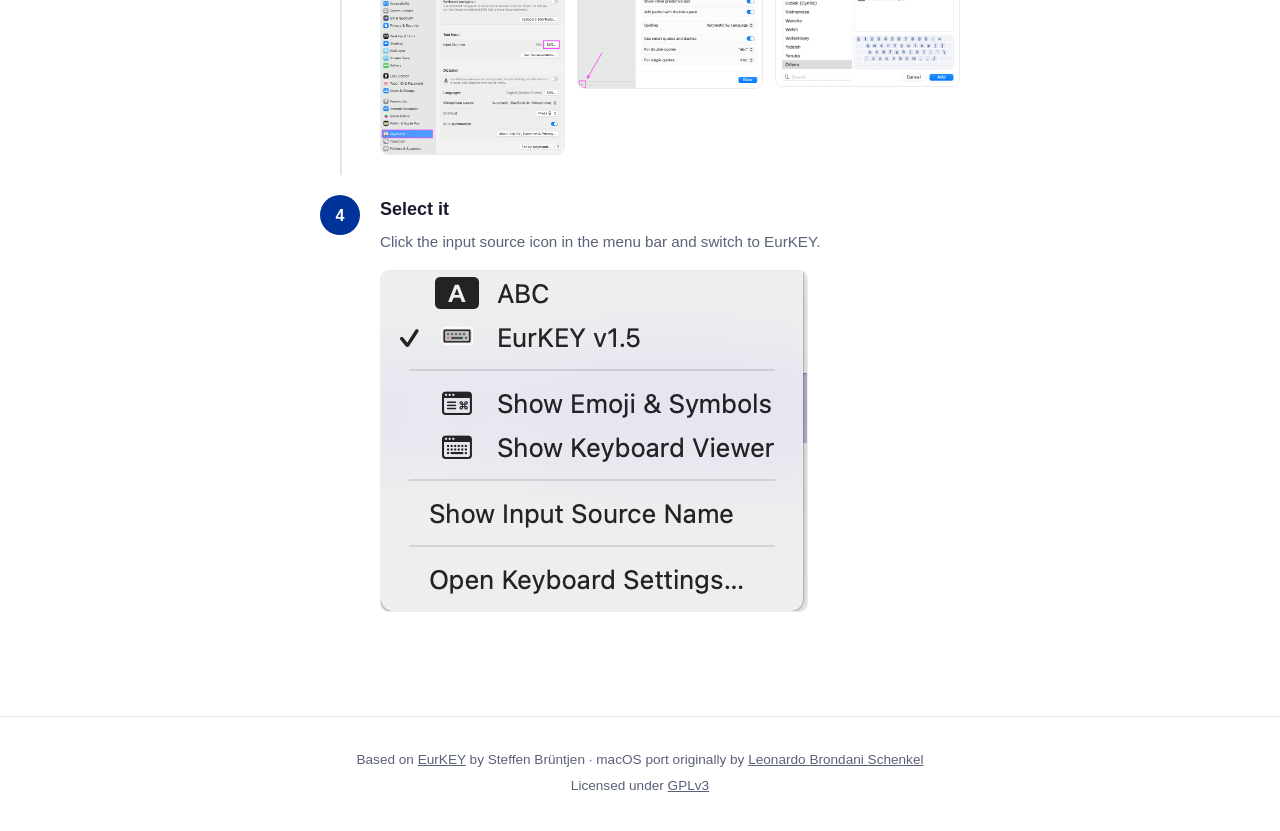
==== commit a78c4559: "replace dead key panel with inline keyboard compositions clicking a dead key or pressing its key com" ====
--- a/eurkey-macos.eu/index.html
+++ b/eurkey-macos.eu/index.html
@@ -41,11 +41,7 @@
 				</div>
 			</div>
 			<figure class="keyboard" id="keyboard"></figure>
-			<div class="dead-key-panel" id="dead-key-panel" hidden>
-				<button class="dead-key-close" id="dead-key-close" aria-label="Close">&times;</button>
-				<h4 id="dead-key-title"></h4>
-				<div class="dead-key-grid" id="dead-key-grid"></div>
-			</div>
+			<p class="keyboard-hint">Hold <kbd>Shift</kbd> or <kbd>Option</kbd> to preview modifier layers. Click a yellow dead key to see its compositions. Press <kbd>Esc</kbd> to go back.</p>
 			<div class="layout-pdf-links">
 				<a href="pdf/eurkey-v2.0-layout.pdf" id="pdf-download" class="btn btn--secondary">Download v2.0 PDF</a>
 			</div>
--- a/eurkey-macos.eu/style.css
+++ b/eurkey-macos.eu/style.css
@@ -445,72 +445,58 @@
 		0 0.5px 0 2px #464646;
 }
 
-/* Dead key panel */
-.dead-key-panel {
-	max-width: fit-content;
-	margin: 1.5rem auto 0;
-	background: #fff;
-	border: 1px solid rgba(0, 0, 0, 0.1);
-	border-radius: 8px;
-	padding: 1.25rem;
-	position: relative;
-}
-
-.dead-key-panel h4 {
-	font-size: 1rem;
-	font-weight: 600;
-	margin-bottom: 1rem;
+/* Dead key mode — compositions shown on keyboard */
+.keyboard--dead-mode .key--no-composition {
+	opacity: 0.25;
+}
+
+.keyboard--dead-mode .key--has-composition {
+	background: linear-gradient(to bottom, #fef9e7, #fef3cd 95%, #f5e6a8);
+}
+
+.keyboard--dead-mode .key--has-composition .key-char--shift-option,
+.keyboard--dead-mode .key--has-composition .key-char--option {
+	visibility: hidden;
+}
+
+.keyboard--dead-mode .key--has-composition .key-char--base {
+	font-size: 15px;
+	font-weight: 700;
+}
+
+.keyboard--dead-mode .key--has-composition .key-char--shift {
+	font-size: 12px;
+	font-weight: 700;
+}
+
+.keyboard--dead-mode .key--spacebar-label .key-mod-label {
+	font-size: 15px;
+	font-weight: 700;
 	color: #1a1a2e;
-}
-
-.dead-key-close {
-	position: absolute;
-	top: 0.75rem;
-	right: 0.75rem;
-	border: none;
-	background: none;
-	font-size: 1.25rem;
+	letter-spacing: 0.02em;
+}
+
+.keyboard--dead-mode .key--dead-active {
+	background: linear-gradient(to bottom, #d4e8ff, #b8d4f0 95%, #a0c0e0);
 	cursor: pointer;
-	color: #5a6178;
-	padding: 0.25rem 0.5rem;
-	border-radius: 4px;
-}
-
-.dead-key-close:hover {
-	background: #f0f0f0;
-	color: #1a1a2e;
-}
-
-.dead-key-grid {
-	display: grid;
-	grid-template-columns: repeat(auto-fill, minmax(80px, 1fr));
-	gap: 0.5rem;
-}
-
-.dead-key-pair {
-	display: flex;
-	align-items: center;
-	justify-content: center;
-	gap: 0.25rem;
-	background: #f5f7fa;
-	border-radius: 4px;
-	padding: 0.375rem 0.5rem;
+	opacity: 1;
+}
+
+
+/* Keyboard hint */
+.keyboard-hint {
+	text-align: center;
+	font-size: 0.8rem;
+	color: #5a6178;
+	margin-top: 0.75rem;
+}
+
+.keyboard-hint kbd {
+	background: #e0e4ed;
+	border-radius: 3px;
+	padding: 0.1rem 0.35rem;
 	font-family: "SF Mono", "Menlo", "Consolas", monospace;
-	font-size: 0.875rem;
-}
-
-.dead-key-base {
-	color: #5a6178;
-}
-
-.dead-key-arrow {
-	color: #aaa;
 	font-size: 0.75rem;
-}
-
-.dead-key-composed {
-	color: #1a1a2e;
-	font-weight: 600;
 }
 
 /* PDF links */
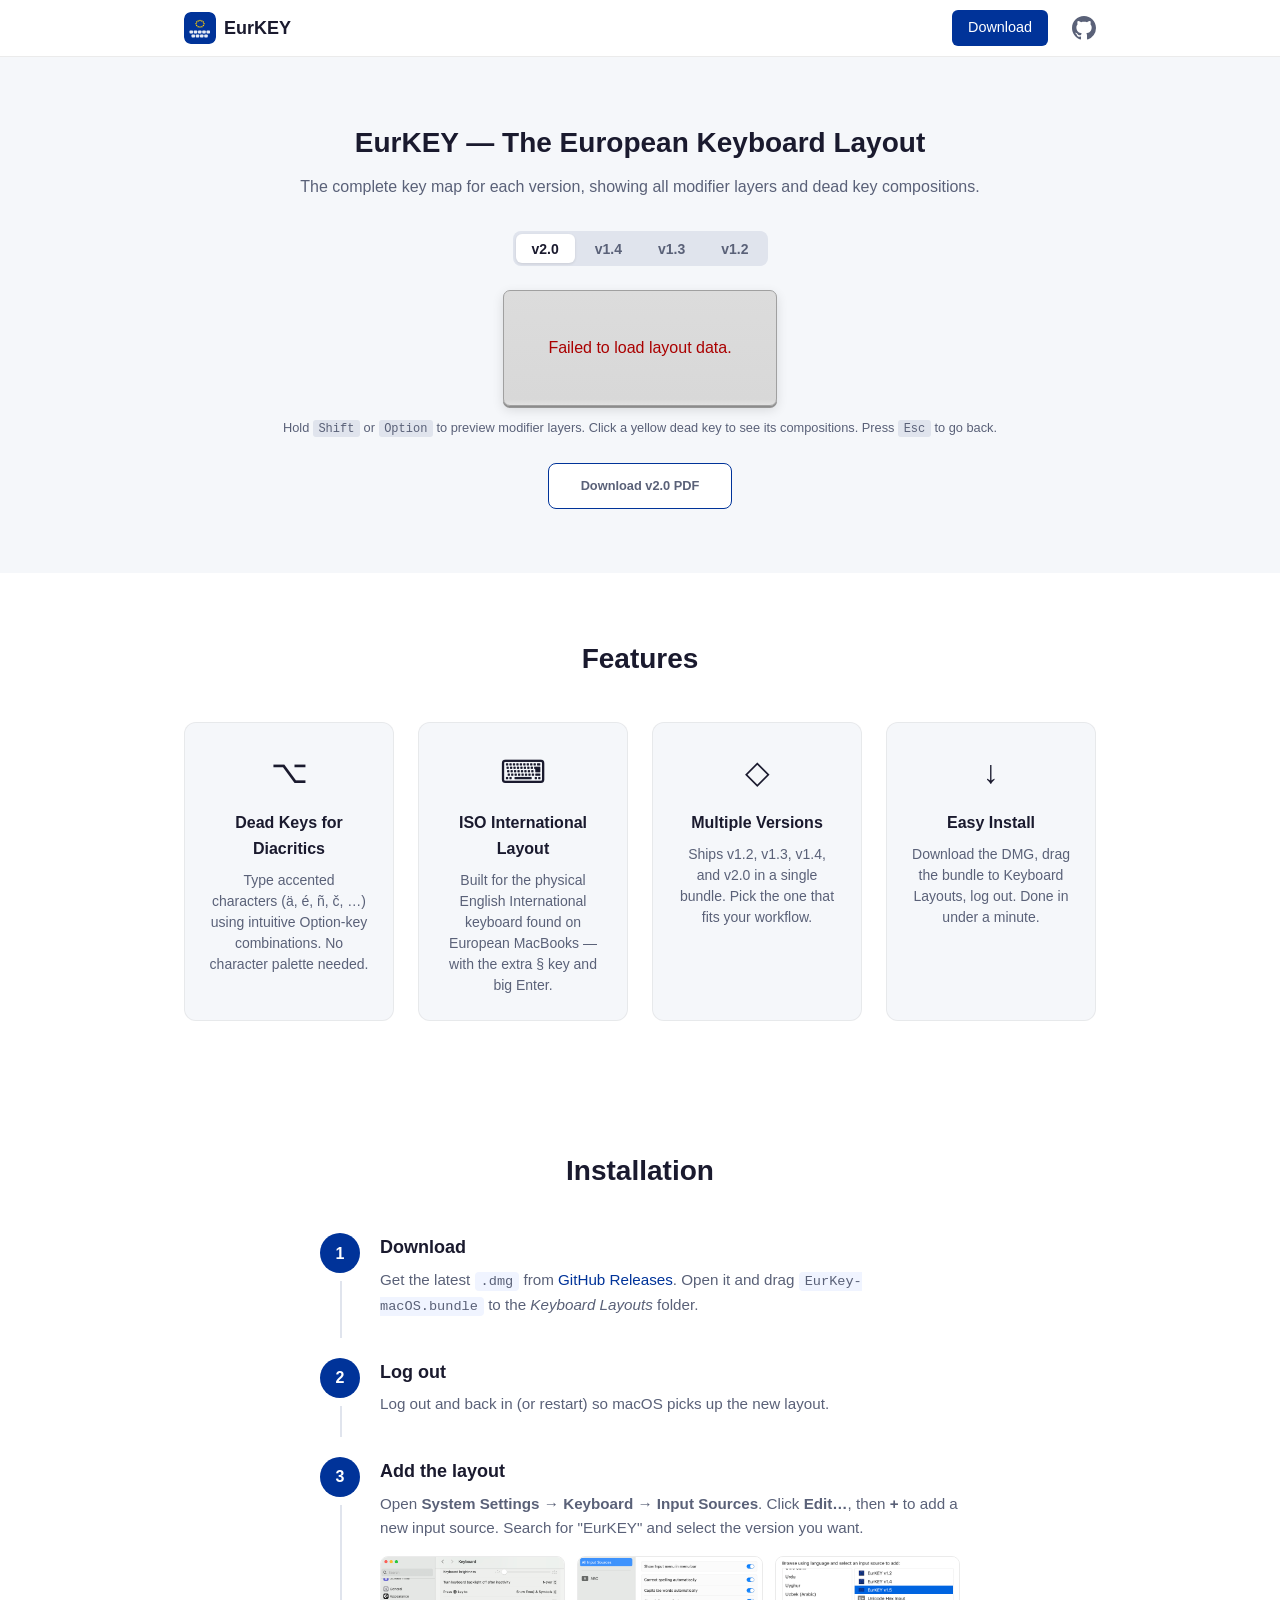
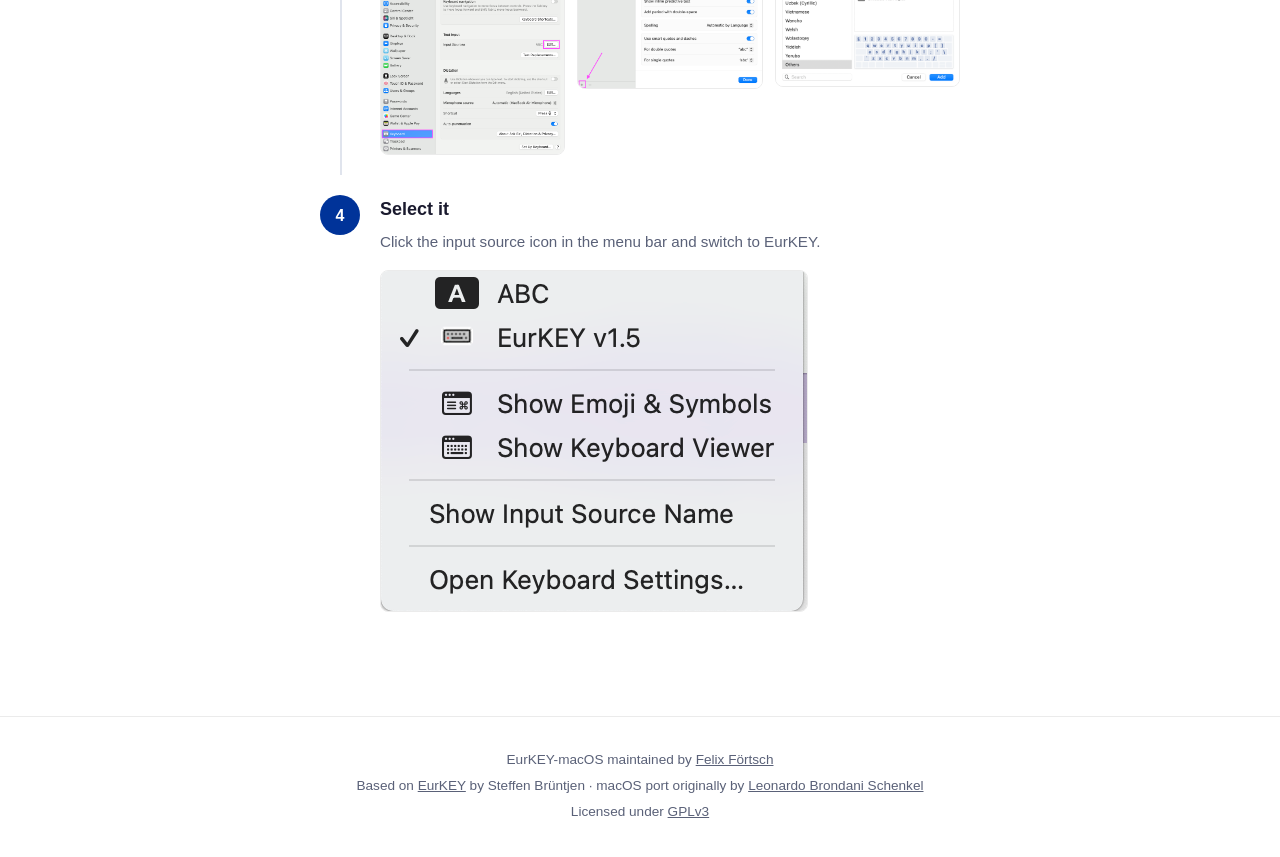
==== commit 1b9ce5dd: "add GoatCounter analytics, update footer with maintainer credit Co-Authored-By: Claude Opus 4.6 <nor" ====
--- a/eurkey-macos.eu/index.html
+++ b/eurkey-macos.eu/index.html
@@ -125,6 +125,7 @@
 	<!-- FOOTER -->
 	<footer class="footer">
 		<div class="container">
+			<p>EurKEY-macOS maintained by <a href="https://github.com/felixfoertsch">Felix Förtsch</a></p>
 			<p>
 				Based on <a href="https://eurkey.steffen.bruentjen.eu/start.html">EurKEY</a> by Steffen Brüntjen
 				· macOS port originally by <a href="https://github.com/lbschenkel/EurKEY-Mac">Leonardo Brondani Schenkel</a>
@@ -134,5 +135,7 @@
 	</footer>
 
 	<script src="keyboard.js"></script>
+	<script data-goatcounter="https://felixfoertsch.goatcounter.com/count"
+		async src="//gc.zgo.at/count.js"></script>
 </body>
 </html>
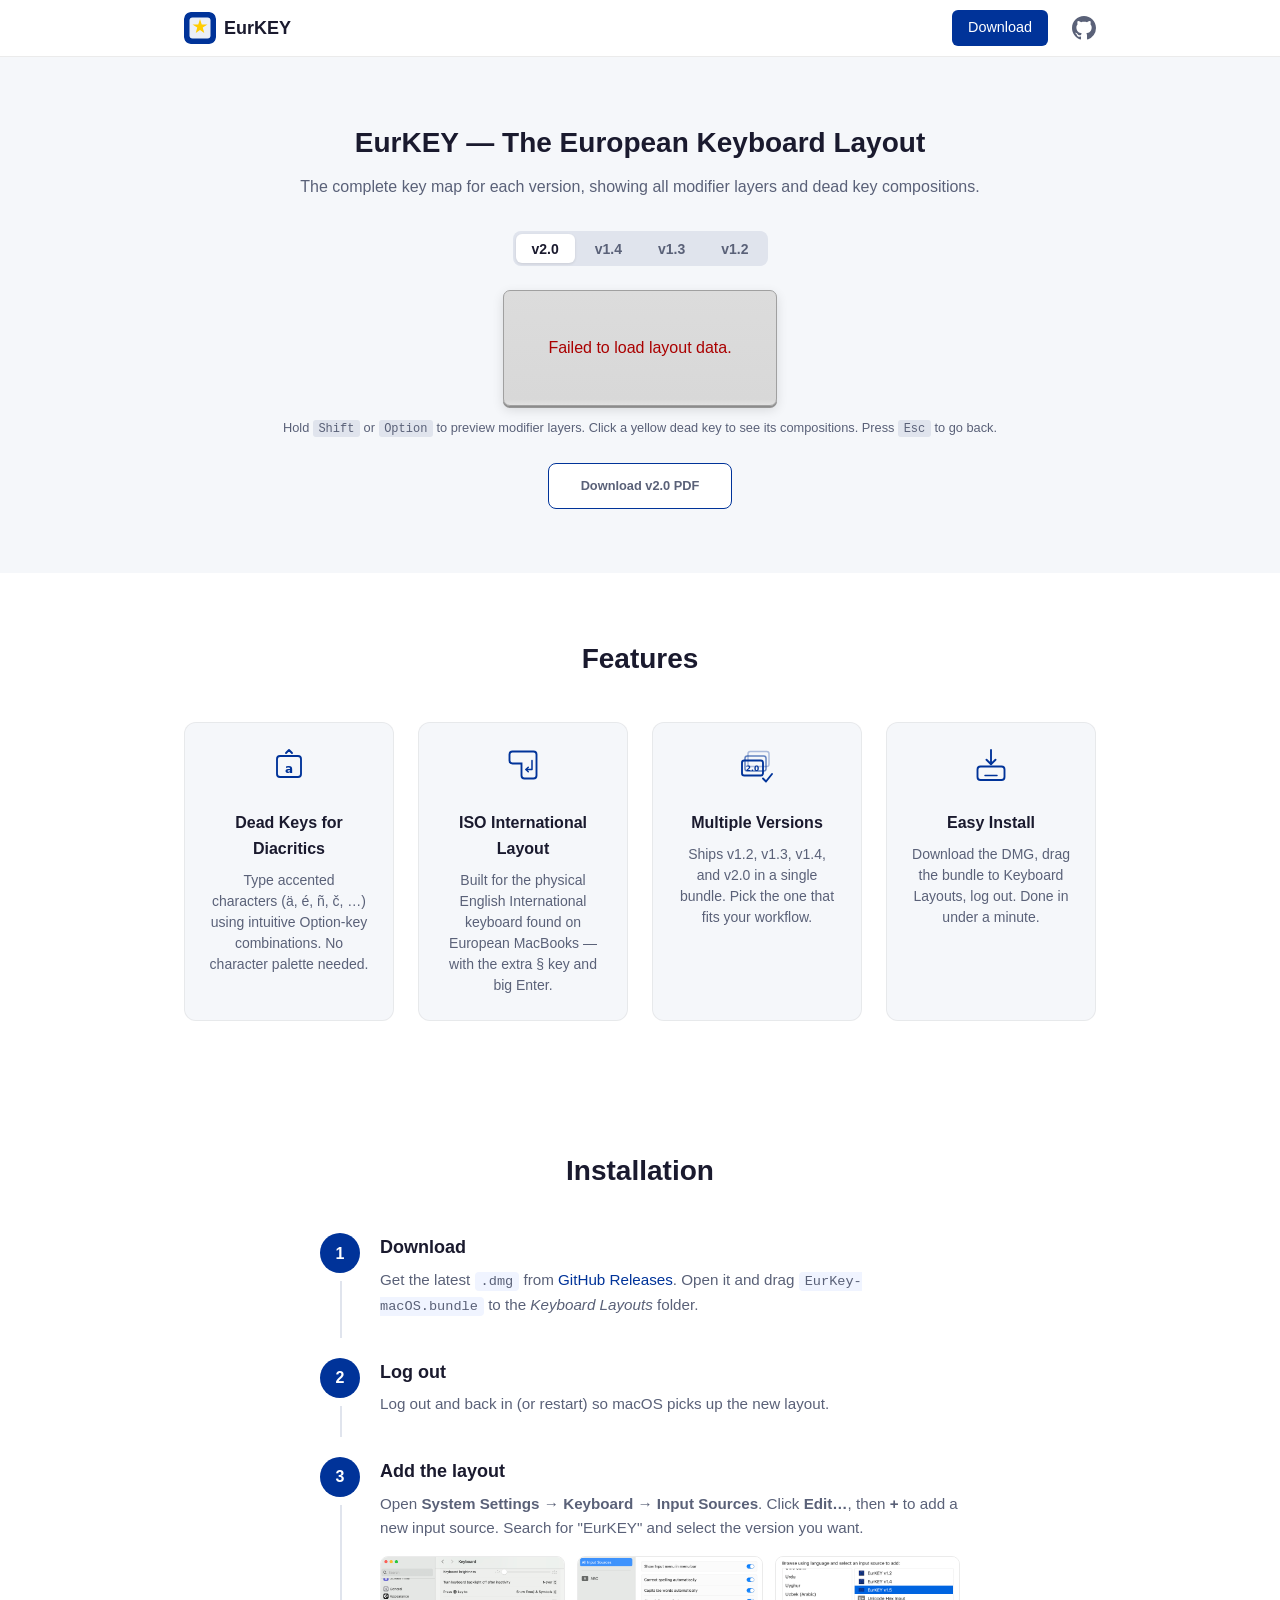
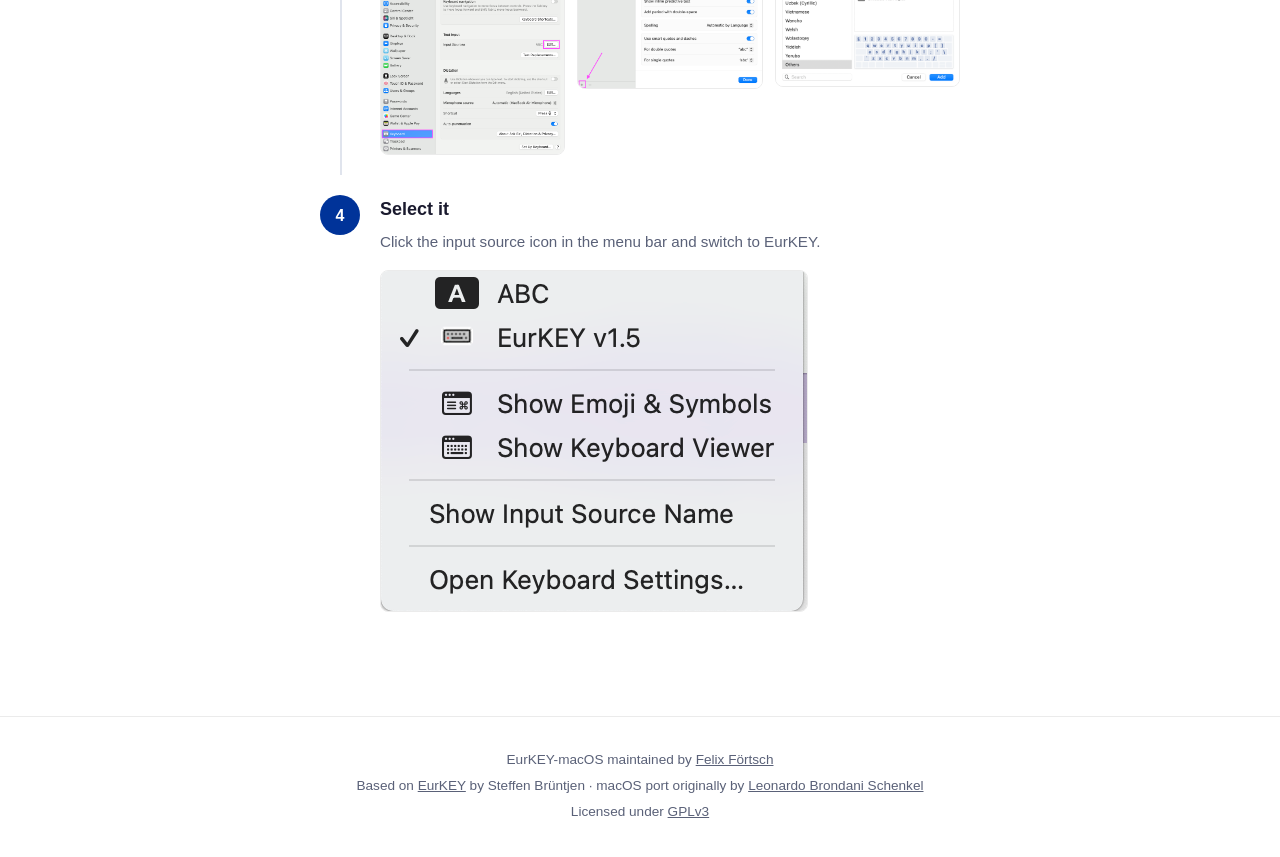
==== commit 7c7e5475: "update v2.0 layout, fix keyboard viewer dead key cycling, clean up repo - remove duplicate compositi" ====
--- a/eurkey-macos.eu/index.html
+++ b/eurkey-macos.eu/index.html
@@ -54,22 +54,22 @@
 			<h2>Features</h2>
 			<div class="feature-grid">
 				<div class="feature-card">
-					<div class="feature-icon">⌥</div>
+					<div class="feature-icon"><img src="img/icon-deadkeys.svg" alt="" width="36" height="36"></div>
 					<h3>Dead Keys for Diacritics</h3>
 					<p>Type accented characters (ä, é, ñ, č, …) using intuitive Option-key combinations. No character palette needed.</p>
 				</div>
 				<div class="feature-card">
-					<div class="feature-icon">⌨</div>
+					<div class="feature-icon"><img src="img/icon-iso.svg" alt="" width="36" height="36"></div>
 					<h3>ISO International Layout</h3>
 					<p>Built for the physical English International keyboard found on European MacBooks — with the extra § key and big Enter.</p>
 				</div>
 				<div class="feature-card">
-					<div class="feature-icon">◇</div>
+					<div class="feature-icon"><img src="img/icon-versions.svg" alt="" width="36" height="36"></div>
 					<h3>Multiple Versions</h3>
 					<p>Ships v1.2, v1.3, v1.4, and v2.0 in a single bundle. Pick the one that fits your workflow.</p>
 				</div>
 				<div class="feature-card">
-					<div class="feature-icon">↓</div>
+					<div class="feature-icon"><img src="img/icon-install.svg" alt="" width="36" height="36"></div>
 					<h3>Easy Install</h3>
 					<p>Download the DMG, drag the bundle to Keyboard Layouts, log out. Done in under a minute.</p>
 				</div>
--- a/eurkey-macos.eu/style.css
+++ b/eurkey-macos.eu/style.css
@@ -308,7 +308,7 @@
 	color: #0028aa;
 }
 
-.key-char--shift-option {
+.key-char--option-shift {
 	justify-content: flex-end;
 	color: #780078;
 }
@@ -427,7 +427,7 @@
 
 .keyboard[data-active-layer="shift"] .key-char--shift,
 .keyboard[data-active-layer="option"] .key-char--option,
-.keyboard[data-active-layer="shift-option"] .key-char--shift-option {
+.keyboard[data-active-layer="option-shift"] .key-char--option-shift {
 	opacity: 1;
 	font-weight: 700;
 	font-size: 15px;
@@ -436,8 +436,8 @@
 /* Pressed modifier key visual */
 .keyboard[data-active-layer="shift"] .key--mod[data-mod="shift"],
 .keyboard[data-active-layer="option"] .key--mod[data-mod="option"],
-.keyboard[data-active-layer="shift-option"] .key--mod[data-mod="shift"],
-.keyboard[data-active-layer="shift-option"] .key--mod[data-mod="option"] {
+.keyboard[data-active-layer="option-shift"] .key--mod[data-mod="shift"],
+.keyboard[data-active-layer="option-shift"] .key--mod[data-mod="option"] {
 	transform: translateY(1px);
 	background: linear-gradient(to bottom, #d4d4d4, #ccc);
 	box-shadow:
@@ -454,7 +454,7 @@
 	background: linear-gradient(to bottom, #fef9e7, #fef3cd 95%, #f5e6a8);
 }
 
-.keyboard--dead-mode .key--has-composition .key-char--shift-option,
+.keyboard--dead-mode .key--has-composition .key-char--option-shift,
 .keyboard--dead-mode .key--has-composition .key-char--option {
 	visibility: hidden;
 }
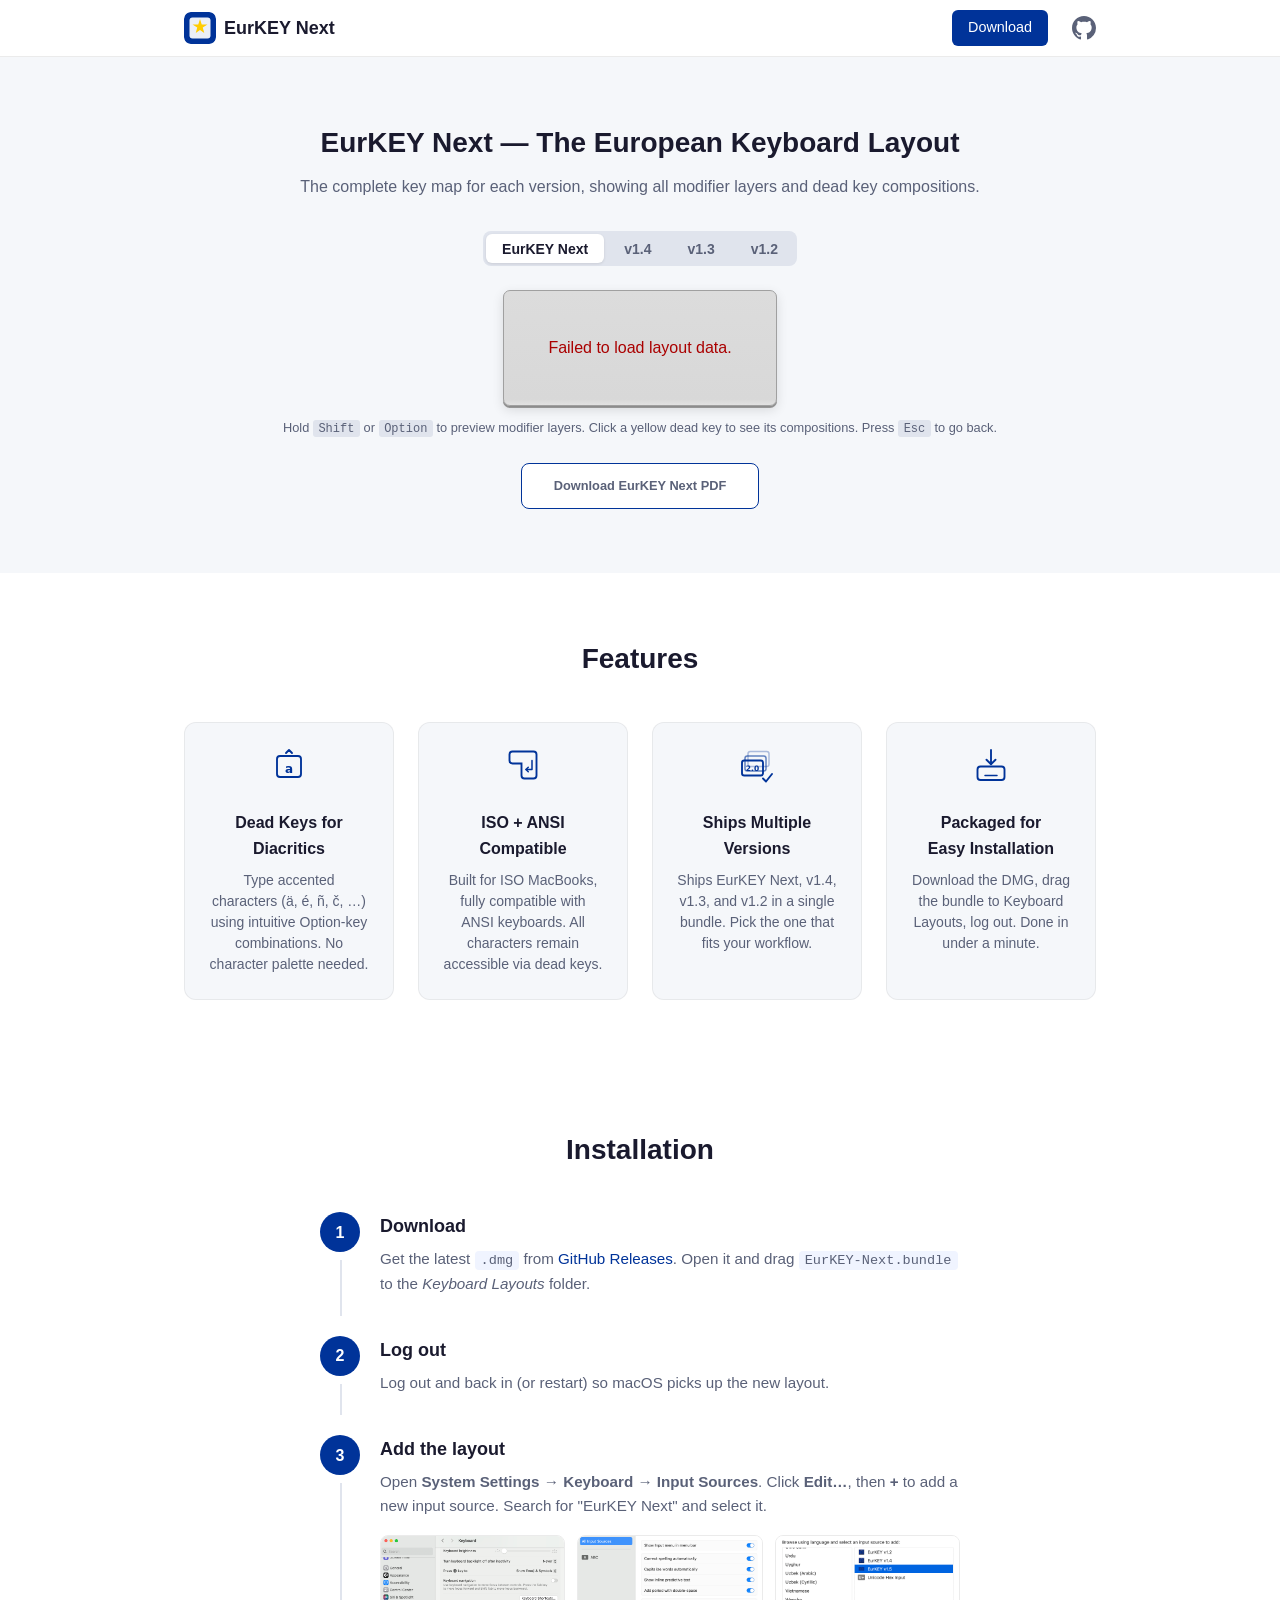
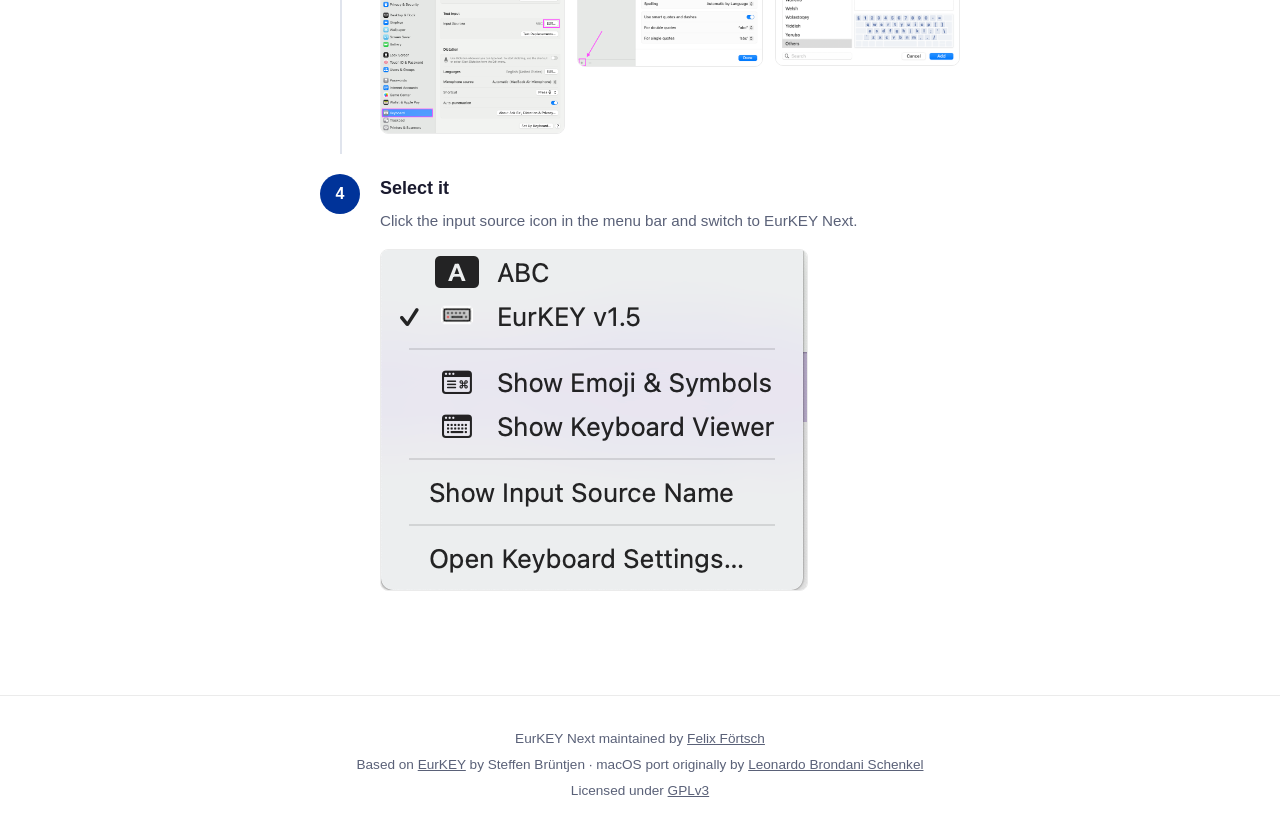
==== commit ea4f88ae: "rename v2.0 to EurKEY Next, add ANSI support, normalize Caps Lock, fix v1.4 - rename v2.0 → EurKEY N" ====
--- a/eurkey-macos.eu/index.html
+++ b/eurkey-macos.eu/index.html
@@ -3,8 +3,8 @@
 <head>
 	<meta charset="UTF-8">
 	<meta name="viewport" content="width=device-width, initial-scale=1.0">
-	<title>EurKEY — The European Keyboard Layout for macOS</title>
-	<meta name="description" content="The keyboard layout for Europeans, coders, and translators. Dead keys for diacritics, ISO international layout, easy DMG install.">
+	<title>EurKEY Next — The European Keyboard Layout for macOS</title>
+	<meta name="description" content="The keyboard layout for Europeans, coders, and translators. Dead keys for diacritics, ISO and ANSI compatible, easy DMG install.">
 	<link rel="icon" type="image/svg+xml" href="img/icon.svg">
 	<link rel="stylesheet" href="style.css">
 </head>
@@ -14,7 +14,7 @@
 		<div class="nav-inner">
 			<a href="#" class="nav-logo">
 				<img src="img/icon.svg" alt="" width="32" height="32">
-				<span>EurKEY</span>
+				<span>EurKEY Next</span>
 			</a>
 			<div class="nav-links">
 				<a href="https://github.com/felixfoertsch/EurKEY-macOS/releases" class="btn btn--nav">Download</a>
@@ -30,11 +30,11 @@
 	<!-- LAYOUT PREVIEW -->
 	<section id="layout" class="layout-preview">
 		<div class="container">
-			<h2>EurKEY — The European Keyboard Layout</h2>
+			<h2>EurKEY Next — The European Keyboard Layout</h2>
 			<p class="section-sub">The complete key map for each version, showing all modifier layers and dead key compositions.</p>
 			<div class="layout-controls">
 				<div class="version-tabs">
-					<button class="version-tab active" data-version="v2.0">v2.0</button>
+					<button class="version-tab active" data-version="next">EurKEY Next</button>
 					<button class="version-tab" data-version="v1.4">v1.4</button>
 					<button class="version-tab" data-version="v1.3">v1.3</button>
 					<button class="version-tab" data-version="v1.2">v1.2</button>
@@ -43,7 +43,7 @@
 			<figure class="keyboard" id="keyboard"></figure>
 			<p class="keyboard-hint">Hold <kbd>Shift</kbd> or <kbd>Option</kbd> to preview modifier layers. Click a yellow dead key to see its compositions. Press <kbd>Esc</kbd> to go back.</p>
 			<div class="layout-pdf-links">
-				<a href="pdf/eurkey-v2.0-layout.pdf" id="pdf-download" class="btn btn--secondary">Download v2.0 PDF</a>
+				<a href="pdf/eurkey-next-layout.pdf" id="pdf-download" class="btn btn--secondary">Download EurKEY Next PDF</a>
 			</div>
 		</div>
 	</section>
@@ -55,22 +55,22 @@
 			<div class="feature-grid">
 				<div class="feature-card">
 					<div class="feature-icon"><img src="img/icon-deadkeys.svg" alt="" width="36" height="36"></div>
-					<h3>Dead Keys for Diacritics</h3>
+					<h3>Dead Keys for<br>Diacritics</h3>
 					<p>Type accented characters (ä, é, ñ, č, …) using intuitive Option-key combinations. No character palette needed.</p>
 				</div>
 				<div class="feature-card">
 					<div class="feature-icon"><img src="img/icon-iso.svg" alt="" width="36" height="36"></div>
-					<h3>ISO International Layout</h3>
-					<p>Built for the physical English International keyboard found on European MacBooks — with the extra § key and big Enter.</p>
+					<h3>ISO + ANSI<br>Compatible</h3>
+					<p>Built for ISO MacBooks, fully compatible with ANSI keyboards. All characters remain accessible via dead keys.</p>
 				</div>
 				<div class="feature-card">
 					<div class="feature-icon"><img src="img/icon-versions.svg" alt="" width="36" height="36"></div>
-					<h3>Multiple Versions</h3>
-					<p>Ships v1.2, v1.3, v1.4, and v2.0 in a single bundle. Pick the one that fits your workflow.</p>
+					<h3>Ships Multiple<br>Versions</h3>
+					<p>Ships EurKEY Next, v1.4, v1.3, and v1.2 in a single bundle. Pick the one that fits your workflow.</p>
 				</div>
 				<div class="feature-card">
 					<div class="feature-icon"><img src="img/icon-install.svg" alt="" width="36" height="36"></div>
-					<h3>Easy Install</h3>
+					<h3>Packaged for<br>Easy Installation</h3>
 					<p>Download the DMG, drag the bundle to Keyboard Layouts, log out. Done in under a minute.</p>
 				</div>
 			</div>
@@ -86,7 +86,7 @@
 					<div class="step-number">1</div>
 					<div class="step-content">
 						<h3>Download</h3>
-						<p>Get the latest <code>.dmg</code> from <a href="https://github.com/felixfoertsch/EurKEY-macOS/releases">GitHub Releases</a>. Open it and drag <code>EurKey-macOS.bundle</code> to the <em>Keyboard Layouts</em> folder.</p>
+						<p>Get the latest <code>.dmg</code> from <a href="https://github.com/felixfoertsch/EurKEY-macOS/releases">GitHub Releases</a>. Open it and drag <code>EurKEY-Next.bundle</code> to the <em>Keyboard Layouts</em> folder.</p>
 					</div>
 				</div>
 				<div class="step">
@@ -100,11 +100,11 @@
 					<div class="step-number">3</div>
 					<div class="step-content">
 						<h3>Add the layout</h3>
-						<p>Open <strong>System Settings → Keyboard → Input Sources</strong>. Click <strong>Edit…</strong>, then <strong>+</strong> to add a new input source. Search for "EurKEY" and select the version you want.</p>
+						<p>Open <strong>System Settings → Keyboard → Input Sources</strong>. Click <strong>Edit…</strong>, then <strong>+</strong> to add a new input source. Search for "EurKEY Next" and select it.</p>
 						<div class="install-screenshots">
 							<img src="img/1-input-sources.png" alt="System Settings showing the Edit button for input sources" loading="lazy">
 							<img src="img/2-add-layout.png" alt="Dialog to add a new input source" loading="lazy">
-							<img src="img/3-select-eurkey.png" alt="EurKEY in the input sources list" loading="lazy">
+							<img src="img/3-select-eurkey.png" alt="EurKEY Next in the input sources list" loading="lazy">
 						</div>
 					</div>
 				</div>
@@ -112,9 +112,9 @@
 					<div class="step-number">4</div>
 					<div class="step-content">
 						<h3>Select it</h3>
-						<p>Click the input source icon in the menu bar and switch to EurKEY.</p>
+						<p>Click the input source icon in the menu bar and switch to EurKEY Next.</p>
 						<div class="install-screenshots">
-							<img src="img/4-select-input-method.png" alt="Selecting EurKEY from the menu bar dropdown" loading="lazy">
+							<img src="img/4-select-input-method.png" alt="Selecting EurKEY Next from the menu bar dropdown" loading="lazy">
 						</div>
 					</div>
 				</div>
@@ -125,7 +125,7 @@
 	<!-- FOOTER -->
 	<footer class="footer">
 		<div class="container">
-			<p>EurKEY-macOS maintained by <a href="https://github.com/felixfoertsch">Felix Förtsch</a></p>
+			<p>EurKEY Next maintained by <a href="https://github.com/felixfoertsch">Felix Förtsch</a></p>
 			<p>
 				Based on <a href="https://eurkey.steffen.bruentjen.eu/start.html">EurKEY</a> by Steffen Brüntjen
 				· macOS port originally by <a href="https://github.com/lbschenkel/EurKEY-Mac">Leonardo Brondani Schenkel</a>
--- a/eurkey-macos.eu/style.css
+++ b/eurkey-macos.eu/style.css
@@ -177,6 +177,10 @@
 	font-size: 1rem;
 	font-weight: 600;
 	margin-bottom: 0.5rem;
+	min-height: 3.2em;
+	display: flex;
+	align-items: center;
+	justify-content: center;
 }
 
 .feature-card p {
